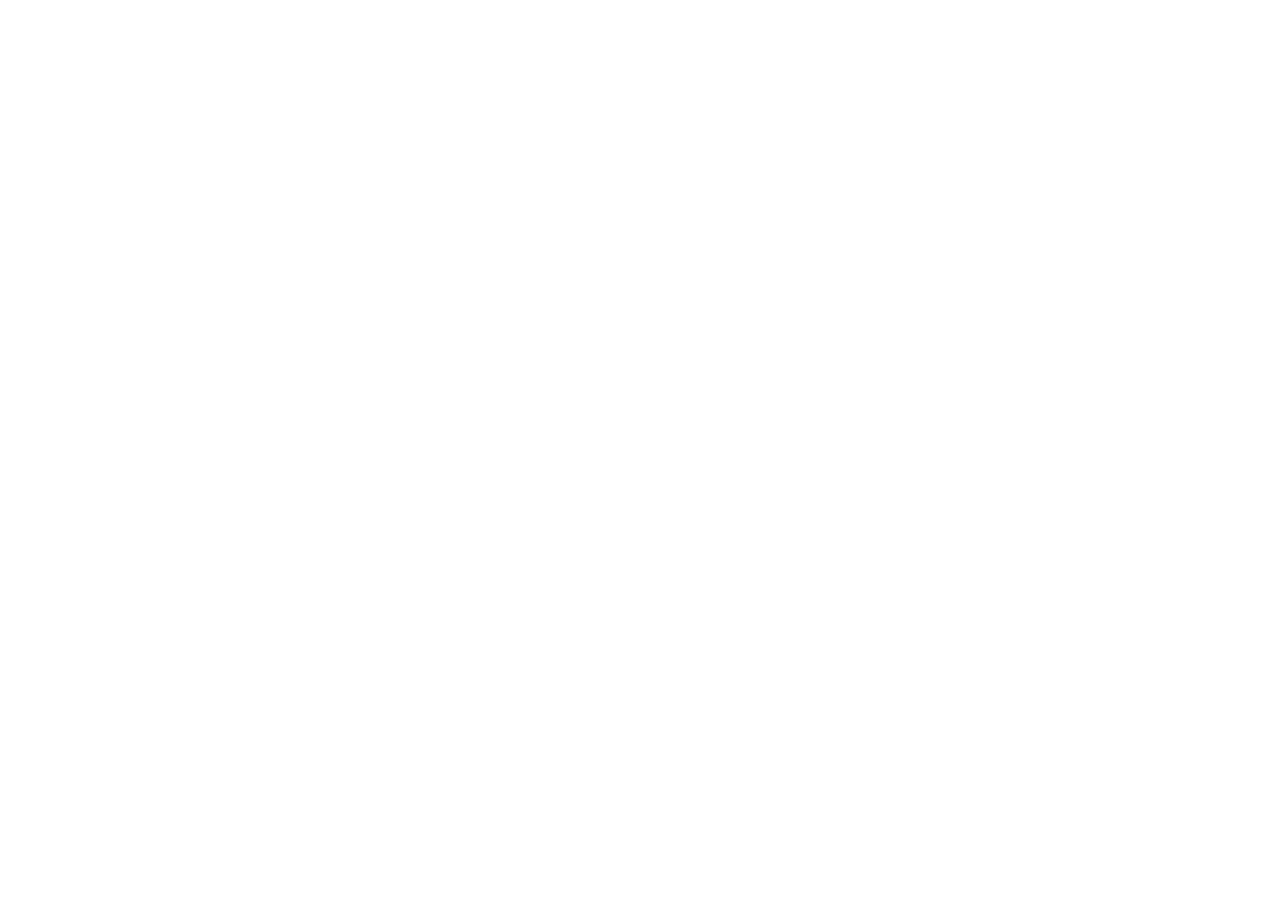
==== index.html @ c2e502ed "init project" ====
<!DOCTYPE html>
<html lang="en">
<head>
  <meta charset="UTF-8">
  <meta http-equiv="X-UA-Compatible" content="IE=edge">
  <meta name="viewport" content="width=device-width, initial-scale=1.0">
  <title>Document</title>
</head>
<body>
  
</body>
</html>
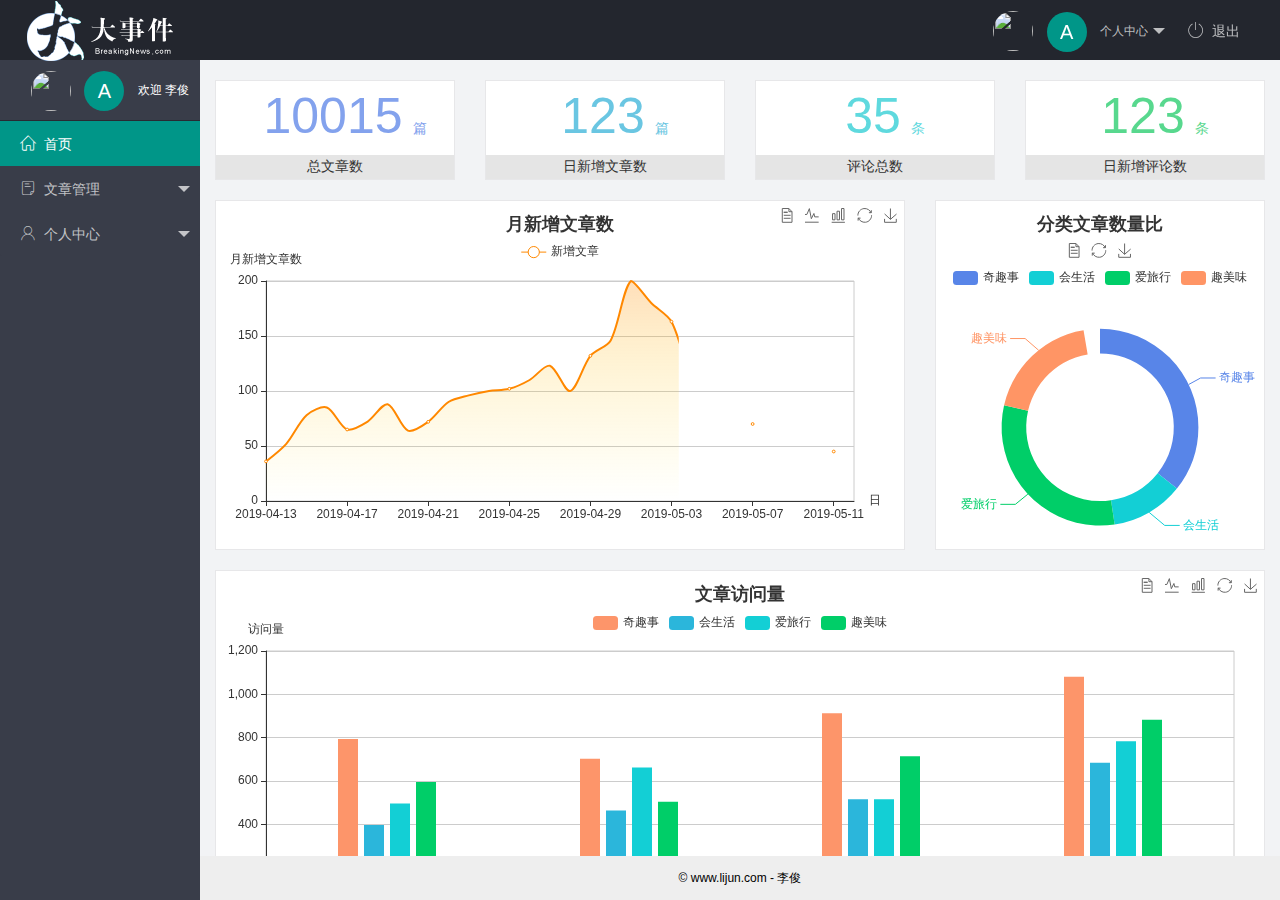
==== commit efa6922a: "'完成了主页功能的开发'" ====
--- a/index.html
+++ b/index.html
@@ -1,12 +1,117 @@
 <!DOCTYPE html>
 <html lang="en">
-<head>
-  <meta charset="UTF-8">
-  <meta http-equiv="X-UA-Compatible" content="IE=edge">
-  <meta name="viewport" content="width=device-width, initial-scale=1.0">
-  <title>Document</title>
-</head>
-<body>
-  
-</body>
-</html>+  <head>
+    <meta charset="UTF-8" />
+    <meta http-equiv="X-UA-Compatible" content="IE=edge" />
+    <meta name="viewport" content="width=device-width, initial-scale=1.0" />
+    <title>后台主页</title>
+    <link rel="stylesheet" href="./assets/lib/layui/css/layui.css" />
+    <link rel="stylesheet" href="./assets/css/index.css">
+    <link rel="stylesheet" href="./assets/fonts/iconfont.css">
+  </head>
+
+  <body class="layui-layout-body">
+    <div class="layui-layout layui-layout-admin">
+      <div class="layui-header">
+        <div class="layui-logo">
+          <img src="./assets/images/logo.png" alt="" />
+        </div>
+        <!-- 头部区域（可配合layui已有的水平导航） -->
+        <ul class="layui-nav layui-layout-right">
+          <li class="layui-nav-item">
+            <a href="javascript:;" class="userinfo">
+              <img src="http://t.cn/RCzsdCq" class="layui-nav-img" />
+              <span class="text-avatar">A</span>
+              个人中心
+            </a>
+            <dl class="layui-nav-child">
+              <dd><a href="">基本资料</a></dd>
+              <dd><a href="">更换头像</a></dd>
+              <dd><a href="">重置密码</a></dd>
+            </dl>
+          </li>
+          <li class="layui-nav-item">
+            <a href="javascript:;" id="btnLogout"><span class="iconfont icon-tuichu"></span>退出</a>
+          </li>
+        </ul>
+      </div>
+
+      <div class="layui-side layui-bg-black">
+        <div class="layui-side-scroll">
+          <div class="userinfo">
+            <img src="http://t.cn/RCzsdCq" class="layui-nav-img" />
+            <span class="text-avatar">A</span>
+            <span id="welcome">欢迎 李俊</span>
+          </div>
+          <!-- 左侧导航区域（可配合layui已有的垂直导航） -->
+          <ul class="layui-nav layui-nav-tree" lay-shrink="all">
+            <li class="layui-nav-item layui-this">
+              <a href="./home/dashboard.html" target="fm"
+                ><span class="iconfont icon-home"></span>首页</a
+              >
+            </li>
+            <li class="layui-nav-item">
+              <a class="" href="javascript:;"
+                ><span class="iconfont icon-16"></span>文章管理</a
+              >
+              <dl class="layui-nav-child">
+                <dd>
+                  <a href="javascript:;"
+                    ><i class="layui-icon layui-icon-app"></i>文章类别</a
+                  >
+                </dd>
+                <dd>
+                  <a href="javascript:;"
+                    ><i class="layui-icon layui-icon-app"></i>文章列表</a
+                  >
+                </dd>
+                <dd>
+                  <a href="javascript:;"
+                    ><i class="layui-icon layui-icon-app"></i>发布文章</a
+                  >
+                </dd>
+              </dl>
+            </li>
+            <li class="layui-nav-item">
+              <a href="javascript:;"
+                ><span class="iconfont icon-user"></span>个人中心</a
+              >
+              <dl class="layui-nav-child">
+                <dd>
+                  <a href="javascript:;"
+                    ><i class="layui-icon layui-icon-app"></i>基本资料</a
+                  >
+                </dd>
+                <dd>
+                  <a href="javascript:;"
+                    ><i class="layui-icon layui-icon-app"></i>更换头像</a
+                  >
+                </dd>
+                <dd>
+                  <a href="javascript:;"
+                    ><i class="layui-icon layui-icon-app"></i>重置密码</a
+                  >
+                </dd>
+              </dl>
+            </li>
+          </ul>
+        </div>
+      </div>
+
+      <div class="layui-body">
+        <!-- 内容主体区域 -->
+        <iframe name="fm" src="./home/dashboard.html" frameborder="0"></iframe>
+      </div>
+
+      <div class="layui-footer">
+        <!-- 底部固定区域 -->
+        © www.lijun.com - 李俊
+      </div>
+    </div>
+    <!-- 导入 layui 的JS文件 -->
+    <script src="./assets/lib/layui/layui.all.js"></script>
+    <script src="./assets/lib/jquery.js"></script>
+    <script src="./assets/js/baseAPI.js"></script>
+    <script src="./assets/js/index.js"></script>
+  </body>
+</html>
--- a/assets/lib/layui/css/layui.css
+++ b/assets/lib/layui/css/layui.css
@@ -0,0 +1,2 @@
+/** layui-v2.5.5 MIT License By https://www.layui.com */
+ .layui-inline,img{display:inline-block;vertical-align:middle}h1,h2,h3,h4,h5,h6{font-weight:400}.layui-edge,.layui-header,.layui-inline,.layui-main{position:relative}.layui-body,.layui-edge,.layui-elip{overflow:hidden}.layui-btn,.layui-edge,.layui-inline,img{vertical-align:middle}.layui-btn,.layui-disabled,.layui-icon,.layui-unselect{-moz-user-select:none;-webkit-user-select:none;-ms-user-select:none}.layui-elip,.layui-form-checkbox span,.layui-form-pane .layui-form-label{text-overflow:ellipsis;white-space:nowrap}.layui-breadcrumb,.layui-tree-btnGroup{visibility:hidden}blockquote,body,button,dd,div,dl,dt,form,h1,h2,h3,h4,h5,h6,input,li,ol,p,pre,td,textarea,th,ul{margin:0;padding:0;-webkit-tap-highlight-color:rgba(0,0,0,0)}a:active,a:hover{outline:0}img{border:none}li{list-style:none}table{border-collapse:collapse;border-spacing:0}h4,h5,h6{font-size:100%}button,input,optgroup,option,select,textarea{font-family:inherit;font-size:inherit;font-style:inherit;font-weight:inherit;outline:0}pre{white-space:pre-wrap;white-space:-moz-pre-wrap;white-space:-pre-wrap;white-space:-o-pre-wrap;word-wrap:break-word}body{line-height:24px;font:14px Helvetica Neue,Helvetica,PingFang SC,Tahoma,Arial,sans-serif}hr{height:1px;margin:10px 0;border:0;clear:both}a{color:#333;text-decoration:none}a:hover{color:#777}a cite{font-style:normal;*cursor:pointer}.layui-border-box,.layui-border-box *{box-sizing:border-box}.layui-box,.layui-box *{box-sizing:content-box}.layui-clear{clear:both;*zoom:1}.layui-clear:after{content:'\20';clear:both;*zoom:1;display:block;height:0}.layui-inline{*display:inline;*zoom:1}.layui-edge{display:inline-block;width:0;height:0;border-width:6px;border-style:dashed;border-color:transparent}.layui-edge-top{top:-4px;border-bottom-color:#999;border-bottom-style:solid}.layui-edge-right{border-left-color:#999;border-left-style:solid}.layui-edge-bottom{top:2px;border-top-color:#999;border-top-style:solid}.layui-edge-left{border-right-color:#999;border-right-style:solid}.layui-disabled,.layui-disabled:hover{color:#d2d2d2!important;cursor:not-allowed!important}.layui-circle{border-radius:100%}.layui-show{display:block!important}.layui-hide{display:none!important}@font-face{font-family:layui-icon;src:url(../font/iconfont.eot?v=250);src:url(../font/iconfont.eot?v=250#iefix) format('embedded-opentype'),url(../font/iconfont.woff2?v=250) format('woff2'),url(../font/iconfont.woff?v=250) format('woff'),url(../font/iconfont.ttf?v=250) format('truetype'),url(../font/iconfont.svg?v=250#layui-icon) format('svg')}.layui-icon{font-family:layui-icon!important;font-size:16px;font-style:normal;-webkit-font-smoothing:antialiased;-moz-osx-font-smoothing:grayscale}.layui-icon-reply-fill:before{content:"\e611"}.layui-icon-set-fill:before{content:"\e614"}.layui-icon-menu-fill:before{content:"\e60f"}.layui-icon-search:before{content:"\e615"}.layui-icon-share:before{content:"\e641"}.layui-icon-set-sm:before{content:"\e620"}.layui-icon-engine:before{content:"\e628"}.layui-icon-close:before{content:"\1006"}.layui-icon-close-fill:before{content:"\1007"}.layui-icon-chart-screen:before{content:"\e629"}.layui-icon-star:before{content:"\e600"}.layui-icon-circle-dot:before{content:"\e617"}.layui-icon-chat:before{content:"\e606"}.layui-icon-release:before{content:"\e609"}.layui-icon-list:before{content:"\e60a"}.layui-icon-chart:before{content:"\e62c"}.layui-icon-ok-circle:before{content:"\1005"}.layui-icon-layim-theme:before{content:"\e61b"}.layui-icon-table:before{content:"\e62d"}.layui-icon-right:before{content:"\e602"}.layui-icon-left:before{content:"\e603"}.layui-icon-cart-simple:before{content:"\e698"}.layui-icon-face-cry:before{content:"\e69c"}.layui-icon-face-smile:before{content:"\e6af"}.layui-icon-survey:before{content:"\e6b2"}.layui-icon-tree:before{content:"\e62e"}.layui-icon-upload-circle:before{content:"\e62f"}.layui-icon-add-circle:before{content:"\e61f"}.layui-icon-download-circle:before{content:"\e601"}.layui-icon-templeate-1:before{content:"\e630"}.layui-icon-util:before{content:"\e631"}.layui-icon-face-surprised:before{content:"\e664"}.layui-icon-edit:before{content:"\e642"}.layui-icon-speaker:before{content:"\e645"}.layui-icon-down:before{content:"\e61a"}.layui-icon-file:before{content:"\e621"}.layui-icon-layouts:before{content:"\e632"}.layui-icon-rate-half:before{content:"\e6c9"}.layui-icon-add-circle-fine:before{content:"\e608"}.layui-icon-prev-circle:before{content:"\e633"}.layui-icon-read:before{content:"\e705"}.layui-icon-404:before{content:"\e61c"}.layui-icon-carousel:before{content:"\e634"}.layui-icon-help:before{content:"\e607"}.layui-icon-code-circle:before{content:"\e635"}.layui-icon-water:before{content:"\e636"}.layui-icon-username:before{content:"\e66f"}.layui-icon-find-fill:before{content:"\e670"}.layui-icon-about:before{content:"\e60b"}.layui-icon-location:before{content:"\e715"}.layui-icon-up:before{content:"\e619"}.layui-icon-pause:before{content:"\e651"}.layui-icon-date:before{content:"\e637"}.layui-icon-layim-uploadfile:before{content:"\e61d"}.layui-icon-delete:before{content:"\e640"}.layui-icon-play:before{content:"\e652"}.layui-icon-top:before{content:"\e604"}.layui-icon-friends:before{content:"\e612"}.layui-icon-refresh-3:before{content:"\e9aa"}.layui-icon-ok:before{content:"\e605"}.layui-icon-layer:before{content:"\e638"}.layui-icon-face-smile-fine:before{content:"\e60c"}.layui-icon-dollar:before{content:"\e659"}.layui-icon-group:before{content:"\e613"}.layui-icon-layim-download:before{content:"\e61e"}.layui-icon-picture-fine:before{content:"\e60d"}.layui-icon-link:before{content:"\e64c"}.layui-icon-diamond:before{content:"\e735"}.layui-icon-log:before{content:"\e60e"}.layui-icon-rate-solid:before{content:"\e67a"}.layui-icon-fonts-del:before{content:"\e64f"}.layui-icon-unlink:before{content:"\e64d"}.layui-icon-fonts-clear:before{content:"\e639"}.layui-icon-triangle-r:before{content:"\e623"}.layui-icon-circle:before{content:"\e63f"}.layui-icon-radio:before{content:"\e643"}.layui-icon-align-center:before{content:"\e647"}.layui-icon-align-right:before{content:"\e648"}.layui-icon-align-left:before{content:"\e649"}.layui-icon-loading-1:before{content:"\e63e"}.layui-icon-return:before{content:"\e65c"}.layui-icon-fonts-strong:before{content:"\e62b"}.layui-icon-upload:before{content:"\e67c"}.layui-icon-dialogue:before{content:"\e63a"}.layui-icon-video:before{content:"\e6ed"}.layui-icon-headset:before{content:"\e6fc"}.layui-icon-cellphone-fine:before{content:"\e63b"}.layui-icon-add-1:before{content:"\e654"}.layui-icon-face-smile-b:before{content:"\e650"}.layui-icon-fonts-html:before{content:"\e64b"}.layui-icon-form:before{content:"\e63c"}.layui-icon-cart:before{content:"\e657"}.layui-icon-camera-fill:before{content:"\e65d"}.layui-icon-tabs:before{content:"\e62a"}.layui-icon-fonts-code:before{content:"\e64e"}.layui-icon-fire:before{content:"\e756"}.layui-icon-set:before{content:"\e716"}.layui-icon-fonts-u:before{content:"\e646"}.layui-icon-triangle-d:before{content:"\e625"}.layui-icon-tips:before{content:"\e702"}.layui-icon-picture:before{content:"\e64a"}.layui-icon-more-vertical:before{content:"\e671"}.layui-icon-flag:before{content:"\e66c"}.layui-icon-loading:before{content:"\e63d"}.layui-icon-fonts-i:before{content:"\e644"}.layui-icon-refresh-1:before{content:"\e666"}.layui-icon-rmb:before{content:"\e65e"}.layui-icon-home:before{content:"\e68e"}.layui-icon-user:before{content:"\e770"}.layui-icon-notice:before{content:"\e667"}.layui-icon-login-weibo:before{content:"\e675"}.layui-icon-voice:before{content:"\e688"}.layui-icon-upload-drag:before{content:"\e681"}.layui-icon-login-qq:before{content:"\e676"}.layui-icon-snowflake:before{content:"\e6b1"}.layui-icon-file-b:before{content:"\e655"}.layui-icon-template:before{content:"\e663"}.layui-icon-auz:before{content:"\e672"}.layui-icon-console:before{content:"\e665"}.layui-icon-app:before{content:"\e653"}.layui-icon-prev:before{content:"\e65a"}.layui-icon-website:before{content:"\e7ae"}.layui-icon-next:before{content:"\e65b"}.layui-icon-component:before{content:"\e857"}.layui-icon-more:before{content:"\e65f"}.layui-icon-login-wechat:before{content:"\e677"}.layui-icon-shrink-right:before{content:"\e668"}.layui-icon-spread-left:before{content:"\e66b"}.layui-icon-camera:before{content:"\e660"}.layui-icon-note:before{content:"\e66e"}.layui-icon-refresh:before{content:"\e669"}.layui-icon-female:before{content:"\e661"}.layui-icon-male:before{content:"\e662"}.layui-icon-password:before{content:"\e673"}.layui-icon-senior:before{content:"\e674"}.layui-icon-theme:before{content:"\e66a"}.layui-icon-tread:before{content:"\e6c5"}.layui-icon-praise:before{content:"\e6c6"}.layui-icon-star-fill:before{content:"\e658"}.layui-icon-rate:before{content:"\e67b"}.layui-icon-template-1:before{content:"\e656"}.layui-icon-vercode:before{content:"\e679"}.layui-icon-cellphone:before{content:"\e678"}.layui-icon-screen-full:before{content:"\e622"}.layui-icon-screen-restore:before{content:"\e758"}.layui-icon-cols:before{content:"\e610"}.layui-icon-export:before{content:"\e67d"}.layui-icon-print:before{content:"\e66d"}.layui-icon-slider:before{content:"\e714"}.layui-icon-addition:before{content:"\e624"}.layui-icon-subtraction:before{content:"\e67e"}.layui-icon-service:before{content:"\e626"}.layui-icon-transfer:before{content:"\e691"}.layui-main{width:1140px;margin:0 auto}.layui-header{z-index:1000;height:60px}.layui-header a:hover{transition:all .5s;-webkit-transition:all .5s}.layui-side{position:fixed;left:0;top:0;bottom:0;z-index:999;width:200px;overflow-x:hidden}.layui-side-scroll{position:relative;width:220px;height:100%;overflow-x:hidden}.layui-body{position:absolute;left:200px;right:0;top:0;bottom:0;z-index:998;width:auto;overflow-y:auto;box-sizing:border-box}.layui-layout-body{overflow:hidden}.layui-layout-admin .layui-header{background-color:#23262E}.layui-layout-admin .layui-side{top:60px;width:200px;overflow-x:hidden}.layui-layout-admin .layui-body{position:fixed;top:60px;bottom:44px}.layui-layout-admin .layui-main{width:auto;margin:0 15px}.layui-layout-admin .layui-footer{position:fixed;left:200px;right:0;bottom:0;height:44px;line-height:44px;padding:0 15px;background-color:#eee}.layui-layout-admin .layui-logo{position:absolute;left:0;top:0;width:200px;height:100%;line-height:60px;text-align:center;color:#009688;font-size:16px}.layui-layout-admin .layui-header .layui-nav{background:0 0}.layui-layout-left{position:absolute!important;left:200px;top:0}.layui-layout-right{position:absolute!important;right:0;top:0}.layui-container{position:relative;margin:0 auto;padding:0 15px;box-sizing:border-box}.layui-fluid{position:relative;margin:0 auto;padding:0 15px}.layui-row:after,.layui-row:before{content:'';display:block;clear:both}.layui-col-lg1,.layui-col-lg10,.layui-col-lg11,.layui-col-lg12,.layui-col-lg2,.layui-col-lg3,.layui-col-lg4,.layui-col-lg5,.layui-col-lg6,.layui-col-lg7,.layui-col-lg8,.layui-col-lg9,.layui-col-md1,.layui-col-md10,.layui-col-md11,.layui-col-md12,.layui-col-md2,.layui-col-md3,.layui-col-md4,.layui-col-md5,.layui-col-md6,.layui-col-md7,.layui-col-md8,.layui-col-md9,.layui-col-sm1,.layui-col-sm10,.layui-col-sm11,.layui-col-sm12,.layui-col-sm2,.layui-col-sm3,.layui-col-sm4,.layui-col-sm5,.layui-col-sm6,.layui-col-sm7,.layui-col-sm8,.layui-col-sm9,.layui-col-xs1,.layui-col-xs10,.layui-col-xs11,.layui-col-xs12,.layui-col-xs2,.layui-col-xs3,.layui-col-xs4,.layui-col-xs5,.layui-col-xs6,.layui-col-xs7,.layui-col-xs8,.layui-col-xs9{position:relative;display:block;box-sizing:border-box}.layui-col-xs1,.layui-col-xs10,.layui-col-xs11,.layui-col-xs12,.layui-col-xs2,.layui-col-xs3,.layui-col-xs4,.layui-col-xs5,.layui-col-xs6,.layui-col-xs7,.layui-col-xs8,.layui-col-xs9{float:left}.layui-col-xs1{width:8.33333333%}.layui-col-xs2{width:16.66666667%}.layui-col-xs3{width:25%}.layui-col-xs4{width:33.33333333%}.layui-col-xs5{width:41.66666667%}.layui-col-xs6{width:50%}.layui-col-xs7{width:58.33333333%}.layui-col-xs8{width:66.66666667%}.layui-col-xs9{width:75%}.layui-col-xs10{width:83.33333333%}.layui-col-xs11{width:91.66666667%}.layui-col-xs12{width:100%}.layui-col-xs-offset1{margin-left:8.33333333%}.layui-col-xs-offset2{margin-left:16.66666667%}.layui-col-xs-offset3{margin-left:25%}.layui-col-xs-offset4{margin-left:33.33333333%}.layui-col-xs-offset5{margin-left:41.66666667%}.layui-col-xs-offset6{margin-left:50%}.layui-col-xs-offset7{margin-left:58.33333333%}.layui-col-xs-offset8{margin-left:66.66666667%}.layui-col-xs-offset9{margin-left:75%}.layui-col-xs-offset10{margin-left:83.33333333%}.layui-col-xs-offset11{margin-left:91.66666667%}.layui-col-xs-offset12{margin-left:100%}@media screen and (max-width:768px){.layui-hide-xs{display:none!important}.layui-show-xs-block{display:block!important}.layui-show-xs-inline{display:inline!important}.layui-show-xs-inline-block{display:inline-block!important}}@media screen and (min-width:768px){.layui-container{width:750px}.layui-hide-sm{display:none!important}.layui-show-sm-block{display:block!important}.layui-show-sm-inline{display:inline!important}.layui-show-sm-inline-block{display:inline-block!important}.layui-col-sm1,.layui-col-sm10,.layui-col-sm11,.layui-col-sm12,.layui-col-sm2,.layui-col-sm3,.layui-col-sm4,.layui-col-sm5,.layui-col-sm6,.layui-col-sm7,.layui-col-sm8,.layui-col-sm9{float:left}.layui-col-sm1{width:8.33333333%}.layui-col-sm2{width:16.66666667%}.layui-col-sm3{width:25%}.layui-col-sm4{width:33.33333333%}.layui-col-sm5{width:41.66666667%}.layui-col-sm6{width:50%}.layui-col-sm7{width:58.33333333%}.layui-col-sm8{width:66.66666667%}.layui-col-sm9{width:75%}.layui-col-sm10{width:83.33333333%}.layui-col-sm11{width:91.66666667%}.layui-col-sm12{width:100%}.layui-col-sm-offset1{margin-left:8.33333333%}.layui-col-sm-offset2{margin-left:16.66666667%}.layui-col-sm-offset3{margin-left:25%}.layui-col-sm-offset4{margin-left:33.33333333%}.layui-col-sm-offset5{margin-left:41.66666667%}.layui-col-sm-offset6{margin-left:50%}.layui-col-sm-offset7{margin-left:58.33333333%}.layui-col-sm-offset8{margin-left:66.66666667%}.layui-col-sm-offset9{margin-left:75%}.layui-col-sm-offset10{margin-left:83.33333333%}.layui-col-sm-offset11{margin-left:91.66666667%}.layui-col-sm-offset12{margin-left:100%}}@media screen and (min-width:992px){.layui-container{width:970px}.layui-hide-md{display:none!important}.layui-show-md-block{display:block!important}.layui-show-md-inline{display:inline!important}.layui-show-md-inline-block{display:inline-block!important}.layui-col-md1,.layui-col-md10,.layui-col-md11,.layui-col-md12,.layui-col-md2,.layui-col-md3,.layui-col-md4,.layui-col-md5,.layui-col-md6,.layui-col-md7,.layui-col-md8,.layui-col-md9{float:left}.layui-col-md1{width:8.33333333%}.layui-col-md2{width:16.66666667%}.layui-col-md3{width:25%}.layui-col-md4{width:33.33333333%}.layui-col-md5{width:41.66666667%}.layui-col-md6{width:50%}.layui-col-md7{width:58.33333333%}.layui-col-md8{width:66.66666667%}.layui-col-md9{width:75%}.layui-col-md10{width:83.33333333%}.layui-col-md11{width:91.66666667%}.layui-col-md12{width:100%}.layui-col-md-offset1{margin-left:8.33333333%}.layui-col-md-offset2{margin-left:16.66666667%}.layui-col-md-offset3{margin-left:25%}.layui-col-md-offset4{margin-left:33.33333333%}.layui-col-md-offset5{margin-left:41.66666667%}.layui-col-md-offset6{margin-left:50%}.layui-col-md-offset7{margin-left:58.33333333%}.layui-col-md-offset8{margin-left:66.66666667%}.layui-col-md-offset9{margin-left:75%}.layui-col-md-offset10{margin-left:83.33333333%}.layui-col-md-offset11{margin-left:91.66666667%}.layui-col-md-offset12{margin-left:100%}}@media screen and (min-width:1200px){.layui-container{width:1170px}.layui-hide-lg{display:none!important}.layui-show-lg-block{display:block!important}.layui-show-lg-inline{display:inline!important}.layui-show-lg-inline-block{display:inline-block!important}.layui-col-lg1,.layui-col-lg10,.layui-col-lg11,.layui-col-lg12,.layui-col-lg2,.layui-col-lg3,.layui-col-lg4,.layui-col-lg5,.layui-col-lg6,.layui-col-lg7,.layui-col-lg8,.layui-col-lg9{float:left}.layui-col-lg1{width:8.33333333%}.layui-col-lg2{width:16.66666667%}.layui-col-lg3{width:25%}.layui-col-lg4{width:33.33333333%}.layui-col-lg5{width:41.66666667%}.layui-col-lg6{width:50%}.layui-col-lg7{width:58.33333333%}.layui-col-lg8{width:66.66666667%}.layui-col-lg9{width:75%}.layui-col-lg10{width:83.33333333%}.layui-col-lg11{width:91.66666667%}.layui-col-lg12{width:100%}.layui-col-lg-offset1{margin-left:8.33333333%}.layui-col-lg-offset2{margin-left:16.66666667%}.layui-col-lg-offset3{margin-left:25%}.layui-col-lg-offset4{margin-left:33.33333333%}.layui-col-lg-offset5{margin-left:41.66666667%}.layui-col-lg-offset6{margin-left:50%}.layui-col-lg-offset7{margin-left:58.33333333%}.layui-col-lg-offset8{margin-left:66.66666667%}.layui-col-lg-offset9{margin-left:75%}.layui-col-lg-offset10{margin-left:83.33333333%}.layui-col-lg-offset11{margin-left:91.66666667%}.layui-col-lg-offset12{margin-left:100%}}.layui-col-space1{margin:-.5px}.layui-col-space1>*{padding:.5px}.layui-col-space3{margin:-1.5px}.layui-col-space3>*{padding:1.5px}.layui-col-space5{margin:-2.5px}.layui-col-space5>*{padding:2.5px}.layui-col-space8{margin:-3.5px}.layui-col-space8>*{padding:3.5px}.layui-col-space10{margin:-5px}.layui-col-space10>*{padding:5px}.layui-col-space12{margin:-6px}.layui-col-space12>*{padding:6px}.layui-col-space15{margin:-7.5px}.layui-col-space15>*{padding:7.5px}.layui-col-space18{margin:-9px}.layui-col-space18>*{padding:9px}.layui-col-space20{margin:-10px}.layui-col-space20>*{padding:10px}.layui-col-space22{margin:-11px}.layui-col-space22>*{padding:11px}.layui-col-space25{margin:-12.5px}.layui-col-space25>*{padding:12.5px}.layui-col-space30{margin:-15px}.layui-col-space30>*{padding:15px}.layui-btn,.layui-input,.layui-select,.layui-textarea,.layui-upload-button{outline:0;-webkit-appearance:none;transition:all .3s;-webkit-transition:all .3s;box-sizing:border-box}.layui-elem-quote{margin-bottom:10px;padding:15px;line-height:22px;border-left:5px solid #009688;border-radius:0 2px 2px 0;background-color:#f2f2f2}.layui-quote-nm{border-style:solid;border-width:1px 1px 1px 5px;background:0 0}.layui-elem-field{margin-bottom:10px;padding:0;border-width:1px;border-style:solid}.layui-elem-field legend{margin-left:20px;padding:0 10px;font-size:20px;font-weight:300}.layui-field-title{margin:10px 0 20px;border-width:1px 0 0}.layui-field-box{padding:10px 15px}.layui-field-title .layui-field-box{padding:10px 0}.layui-progress{position:relative;height:6px;border-radius:20px;background-color:#e2e2e2}.layui-progress-bar{position:absolute;left:0;top:0;width:0;max-width:100%;height:6px;border-radius:20px;text-align:right;background-color:#5FB878;transition:all .3s;-webkit-transition:all .3s}.layui-progress-big,.layui-progress-big .layui-progress-bar{height:18px;line-height:18px}.layui-progress-text{position:relative;top:-20px;line-height:18px;font-size:12px;color:#666}.layui-progress-big .layui-progress-text{position:static;padding:0 10px;color:#fff}.layui-collapse{border-width:1px;border-style:solid;border-radius:2px}.layui-colla-content,.layui-colla-item{border-top-width:1px;border-top-style:solid}.layui-colla-item:first-child{border-top:none}.layui-colla-title{position:relative;height:42px;line-height:42px;padding:0 15px 0 35px;color:#333;background-color:#f2f2f2;cursor:pointer;font-size:14px;overflow:hidden}.layui-colla-content{display:none;padding:10px 15px;line-height:22px;color:#666}.layui-colla-icon{position:absolute;left:15px;top:0;font-size:14px}.layui-card{margin-bottom:15px;border-radius:2px;background-color:#fff;box-shadow:0 1px 2px 0 rgba(0,0,0,.05)}.layui-card:last-child{margin-bottom:0}.layui-card-header{position:relative;height:42px;line-height:42px;padding:0 15px;border-bottom:1px solid #f6f6f6;color:#333;border-radius:2px 2px 0 0;font-size:14px}.layui-bg-black,.layui-bg-blue,.layui-bg-cyan,.layui-bg-green,.layui-bg-orange,.layui-bg-red{color:#fff!important}.layui-card-body{position:relative;padding:10px 15px;line-height:24px}.layui-card-body[pad15]{padding:15px}.layui-card-body[pad20]{padding:20px}.layui-card-body .layui-table{margin:5px 0}.layui-card .layui-tab{margin:0}.layui-panel-window{position:relative;padding:15px;border-radius:0;border-top:5px solid #E6E6E6;background-color:#fff}.layui-auxiliar-moving{position:fixed;left:0;right:0;top:0;bottom:0;width:100%;height:100%;background:0 0;z-index:9999999999}.layui-form-label,.layui-form-mid,.layui-form-select,.layui-input-block,.layui-input-inline,.layui-textarea{position:relative}.layui-bg-red{background-color:#FF5722!important}.layui-bg-orange{background-color:#FFB800!important}.layui-bg-green{background-color:#009688!important}.layui-bg-cyan{background-color:#2F4056!important}.layui-bg-blue{background-color:#1E9FFF!important}.layui-bg-black{background-color:#393D49!important}.layui-bg-gray{background-color:#eee!important;color:#666!important}.layui-badge-rim,.layui-colla-content,.layui-colla-item,.layui-collapse,.layui-elem-field,.layui-form-pane .layui-form-item[pane],.layui-form-pane .layui-form-label,.layui-input,.layui-layedit,.layui-layedit-tool,.layui-quote-nm,.layui-select,.layui-tab-bar,.layui-tab-card,.layui-tab-title,.layui-tab-title .layui-this:after,.layui-textarea{border-color:#e6e6e6}.layui-timeline-item:before,hr{background-color:#e6e6e6}.layui-text{line-height:22px;font-size:14px;color:#666}.layui-text h1,.layui-text h2,.layui-text h3{font-weight:500;color:#333}.layui-text h1{font-size:30px}.layui-text h2{font-size:24px}.layui-text h3{font-size:18px}.layui-text a:not(.layui-btn){color:#01AAED}.layui-text a:not(.layui-btn):hover{text-decoration:underline}.layui-text ul{padding:5px 0 5px 15px}.layui-text ul li{margin-top:5px;list-style-type:disc}.layui-text em,.layui-word-aux{color:#999!important;padding:0 5px!important}.layui-btn{display:inline-block;height:38px;line-height:38px;padding:0 18px;background-color:#009688;color:#fff;white-space:nowrap;text-align:center;font-size:14px;border:none;border-radius:2px;cursor:pointer}.layui-btn:hover{opacity:.8;filter:alpha(opacity=80);color:#fff}.layui-btn:active{opacity:1;filter:alpha(opacity=100)}.layui-btn+.layui-btn{margin-left:10px}.layui-btn-container{font-size:0}.layui-btn-container .layui-btn{margin-right:10px;margin-bottom:10px}.layui-btn-container .layui-btn+.layui-btn{margin-left:0}.layui-table .layui-btn-container .layui-btn{margin-bottom:9px}.layui-btn-radius{border-radius:100px}.layui-btn .layui-icon{margin-right:3px;font-size:18px;vertical-align:bottom;vertical-align:middle\9}.layui-btn-primary{border:1px solid #C9C9C9;background-color:#fff;color:#555}.layui-btn-primary:hover{border-color:#009688;color:#333}.layui-btn-normal{background-color:#1E9FFF}.layui-btn-warm{background-color:#FFB800}.layui-btn-danger{background-color:#FF5722}.layui-btn-checked{background-color:#5FB878}.layui-btn-disabled,.layui-btn-disabled:active,.layui-btn-disabled:hover{border:1px solid #e6e6e6;background-color:#FBFBFB;color:#C9C9C9;cursor:not-allowed;opacity:1}.layui-btn-lg{height:44px;line-height:44px;padding:0 25px;font-size:16px}.layui-btn-sm{height:30px;line-height:30px;padding:0 10px;font-size:12px}.layui-btn-sm i{font-size:16px!important}.layui-btn-xs{height:22px;line-height:22px;padding:0 5px;font-size:12px}.layui-btn-xs i{font-size:14px!important}.layui-btn-group{display:inline-block;vertical-align:middle;font-size:0}.layui-btn-group .layui-btn{margin-left:0!important;margin-right:0!important;border-left:1px solid rgba(255,255,255,.5);border-radius:0}.layui-btn-group .layui-btn-primary{border-left:none}.layui-btn-group .layui-btn-primary:hover{border-color:#C9C9C9;color:#009688}.layui-btn-group .layui-btn:first-child{border-left:none;border-radius:2px 0 0 2px}.layui-btn-group .layui-btn-primary:first-child{border-left:1px solid #c9c9c9}.layui-btn-group .layui-btn:last-child{border-radius:0 2px 2px 0}.layui-btn-group .layui-btn+.layui-btn{margin-left:0}.layui-btn-group+.layui-btn-group{margin-left:10px}.layui-btn-fluid{width:100%}.layui-input,.layui-select,.layui-textarea{height:38px;line-height:1.3;line-height:38px\9;border-width:1px;border-style:solid;background-color:#fff;border-radius:2px}.layui-input::-webkit-input-placeholder,.layui-select::-webkit-input-placeholder,.layui-textarea::-webkit-input-placeholder{line-height:1.3}.layui-input,.layui-textarea{display:block;width:100%;padding-left:10px}.layui-input:hover,.layui-textarea:hover{border-color:#D2D2D2!important}.layui-input:focus,.layui-textarea:focus{border-color:#C9C9C9!important}.layui-textarea{min-height:100px;height:auto;line-height:20px;padding:6px 10px;resize:vertical}.layui-select{padding:0 10px}.layui-form input[type=checkbox],.layui-form input[type=radio],.layui-form select{display:none}.layui-form [lay-ignore]{display:initial}.layui-form-item{margin-bottom:15px;clear:both;*zoom:1}.layui-form-item:after{content:'\20';clear:both;*zoom:1;display:block;height:0}.layui-form-label{float:left;display:block;padding:9px 15px;width:80px;font-weight:400;line-height:20px;text-align:right}.layui-form-label-col{display:block;float:none;padding:9px 0;line-height:20px;text-align:left}.layui-form-item .layui-inline{margin-bottom:5px;margin-right:10px}.layui-input-block{margin-left:110px;min-height:36px}.layui-input-inline{display:inline-block;vertical-align:middle}.layui-form-item .layui-input-inline{float:left;width:190px;margin-right:10px}.layui-form-text .layui-input-inline{width:auto}.layui-form-mid{float:left;display:block;padding:9px 0!important;line-height:20px;margin-right:10px}.layui-form-danger+.layui-form-select .layui-input,.layui-form-danger:focus{border-color:#FF5722!important}.layui-form-select .layui-input{padding-right:30px;cursor:pointer}.layui-form-select .layui-edge{position:absolute;right:10px;top:50%;margin-top:-3px;cursor:pointer;border-width:6px;border-top-color:#c2c2c2;border-top-style:solid;transition:all .3s;-webkit-transition:all .3s}.layui-form-select dl{display:none;position:absolute;left:0;top:42px;padding:5px 0;z-index:899;min-width:100%;border:1px solid #d2d2d2;max-height:300px;overflow-y:auto;background-color:#fff;border-radius:2px;box-shadow:0 2px 4px rgba(0,0,0,.12);box-sizing:border-box}.layui-form-select dl dd,.layui-form-select dl dt{padding:0 10px;line-height:36px;white-space:nowrap;overflow:hidden;text-overflow:ellipsis}.layui-form-select dl dt{font-size:12px;color:#999}.layui-form-select dl dd{cursor:pointer}.layui-form-select dl dd:hover{background-color:#f2f2f2;-webkit-transition:.5s all;transition:.5s all}.layui-form-select .layui-select-group dd{padding-left:20px}.layui-form-select dl dd.layui-select-tips{padding-left:10px!important;color:#999}.layui-form-select dl dd.layui-this{background-color:#5FB878;color:#fff}.layui-form-checkbox,.layui-form-select dl dd.layui-disabled{background-color:#fff}.layui-form-selected dl{display:block}.layui-form-checkbox,.layui-form-checkbox *,.layui-form-switch{display:inline-block;vertical-align:middle}.layui-form-selected .layui-edge{margin-top:-9px;-webkit-transform:rotate(180deg);transform:rotate(180deg);margin-top:-3px\9}:root .layui-form-selected .layui-edge{margin-top:-9px\0/IE9}.layui-form-selectup dl{top:auto;bottom:42px}.layui-select-none{margin:5px 0;text-align:center;color:#999}.layui-select-disabled .layui-disabled{border-color:#eee!important}.layui-select-disabled .layui-edge{border-top-color:#d2d2d2}.layui-form-checkbox{position:relative;height:30px;line-height:30px;margin-right:10px;padding-right:30px;cursor:pointer;font-size:0;-webkit-transition:.1s linear;transition:.1s linear;box-sizing:border-box}.layui-form-checkbox span{padding:0 10px;height:100%;font-size:14px;border-radius:2px 0 0 2px;background-color:#d2d2d2;color:#fff;overflow:hidden}.layui-form-checkbox:hover span{background-color:#c2c2c2}.layui-form-checkbox i{position:absolute;right:0;top:0;width:30px;height:28px;border:1px solid #d2d2d2;border-left:none;border-radius:0 2px 2px 0;color:#fff;font-size:20px;text-align:center}.layui-form-checkbox:hover i{border-color:#c2c2c2;color:#c2c2c2}.layui-form-checked,.layui-form-checked:hover{border-color:#5FB878}.layui-form-checked span,.layui-form-checked:hover span{background-color:#5FB878}.layui-form-checked i,.layui-form-checked:hover i{color:#5FB878}.layui-form-item .layui-form-checkbox{margin-top:4px}.layui-form-checkbox[lay-skin=primary]{height:auto!important;line-height:normal!important;min-width:18px;min-height:18px;border:none!important;margin-right:0;padding-left:28px;padding-right:0;background:0 0}.layui-form-checkbox[lay-skin=primary] span{padding-left:0;padding-right:15px;line-height:18px;background:0 0;color:#666}.layui-form-checkbox[lay-skin=primary] i{right:auto;left:0;width:16px;height:16px;line-height:16px;border:1px solid #d2d2d2;font-size:12px;border-radius:2px;background-color:#fff;-webkit-transition:.1s linear;transition:.1s linear}.layui-form-checkbox[lay-skin=primary]:hover i{border-color:#5FB878;color:#fff}.layui-form-checked[lay-skin=primary] i{border-color:#5FB878!important;background-color:#5FB878;color:#fff}.layui-checkbox-disbaled[lay-skin=primary] span{background:0 0!important;color:#c2c2c2}.layui-checkbox-disbaled[lay-skin=primary]:hover i{border-color:#d2d2d2}.layui-form-item .layui-form-checkbox[lay-skin=primary]{margin-top:10px}.layui-form-switch{position:relative;height:22px;line-height:22px;min-width:35px;padding:0 5px;margin-top:8px;border:1px solid #d2d2d2;border-radius:20px;cursor:pointer;background-color:#fff;-webkit-transition:.1s linear;transition:.1s linear}.layui-form-switch i{position:absolute;left:5px;top:3px;width:16px;height:16px;border-radius:20px;background-color:#d2d2d2;-webkit-transition:.1s linear;transition:.1s linear}.layui-form-switch em{position:relative;top:0;width:25px;margin-left:21px;padding:0!important;text-align:center!important;color:#999!important;font-style:normal!important;font-size:12px}.layui-form-onswitch{border-color:#5FB878;background-color:#5FB878}.layui-checkbox-disbaled,.layui-checkbox-disbaled i{border-color:#e2e2e2!important}.layui-form-onswitch i{left:100%;margin-left:-21px;background-color:#fff}.layui-form-onswitch em{margin-left:5px;margin-right:21px;color:#fff!important}.layui-checkbox-disbaled span{background-color:#e2e2e2!important}.layui-checkbox-disbaled:hover i{color:#fff!important}[lay-radio]{display:none}.layui-form-radio,.layui-form-radio *{display:inline-block;vertical-align:middle}.layui-form-radio{line-height:28px;margin:6px 10px 0 0;padding-right:10px;cursor:pointer;font-size:0}.layui-form-radio *{font-size:14px}.layui-form-radio>i{margin-right:8px;font-size:22px;color:#c2c2c2}.layui-form-radio>i:hover,.layui-form-radioed>i{color:#5FB878}.layui-radio-disbaled>i{color:#e2e2e2!important}.layui-form-pane .layui-form-label{width:110px;padding:8px 15px;height:38px;line-height:20px;border-width:1px;border-style:solid;border-radius:2px 0 0 2px;text-align:center;background-color:#FBFBFB;overflow:hidden;box-sizing:border-box}.layui-form-pane .layui-input-inline{margin-left:-1px}.layui-form-pane .layui-input-block{margin-left:110px;left:-1px}.layui-form-pane .layui-input{border-radius:0 2px 2px 0}.layui-form-pane .layui-form-text .layui-form-label{float:none;width:100%;border-radius:2px;box-sizing:border-box;text-align:left}.layui-form-pane .layui-form-text .layui-input-inline{display:block;margin:0;top:-1px;clear:both}.layui-form-pane .layui-form-text .layui-input-block{margin:0;left:0;top:-1px}.layui-form-pane .layui-form-text .layui-textarea{min-height:100px;border-radius:0 0 2px 2px}.layui-form-pane .layui-form-checkbox{margin:4px 0 4px 10px}.layui-form-pane .layui-form-radio,.layui-form-pane .layui-form-switch{margin-top:6px;margin-left:10px}.layui-form-pane .layui-form-item[pane]{position:relative;border-width:1px;border-style:solid}.layui-form-pane .layui-form-item[pane] .layui-form-label{position:absolute;left:0;top:0;height:100%;border-width:0 1px 0 0}.layui-form-pane .layui-form-item[pane] .layui-input-inline{margin-left:110px}@media screen and (max-width:450px){.layui-form-item .layui-form-label{text-overflow:ellipsis;overflow:hidden;white-space:nowrap}.layui-form-item .layui-inline{display:block;margin-right:0;margin-bottom:20px;clear:both}.layui-form-item .layui-inline:after{content:'\20';clear:both;display:block;height:0}.layui-form-item .layui-input-inline{display:block;float:none;left:-3px;width:auto;margin:0 0 10px 112px}.layui-form-item .layui-input-inline+.layui-form-mid{margin-left:110px;top:-5px;padding:0}.layui-form-item .layui-form-checkbox{margin-right:5px;margin-bottom:5px}}.layui-layedit{border-width:1px;border-style:solid;border-radius:2px}.layui-layedit-tool{padding:3px 5px;border-bottom-width:1px;border-bottom-style:solid;font-size:0}.layedit-tool-fixed{position:fixed;top:0;border-top:1px solid #e2e2e2}.layui-layedit-tool .layedit-tool-mid,.layui-layedit-tool .layui-icon{display:inline-block;vertical-align:middle;text-align:center;font-size:14px}.layui-layedit-tool .layui-icon{position:relative;width:32px;height:30px;line-height:30px;margin:3px 5px;color:#777;cursor:pointer;border-radius:2px}.layui-layedit-tool .layui-icon:hover{color:#393D49}.layui-layedit-tool .layui-icon:active{color:#000}.layui-layedit-tool .layedit-tool-active{background-color:#e2e2e2;color:#000}.layui-layedit-tool .layui-disabled,.layui-layedit-tool .layui-disabled:hover{color:#d2d2d2;cursor:not-allowed}.layui-layedit-tool .layedit-tool-mid{width:1px;height:18px;margin:0 10px;background-color:#d2d2d2}.layedit-tool-html{width:50px!important;font-size:30px!important}.layedit-tool-b,.layedit-tool-code,.layedit-tool-help{font-size:16px!important}.layedit-tool-d,.layedit-tool-face,.layedit-tool-image,.layedit-tool-unlink{font-size:18px!important}.layedit-tool-image input{position:absolute;font-size:0;left:0;top:0;width:100%;height:100%;opacity:.01;filter:Alpha(opacity=1);cursor:pointer}.layui-layedit-iframe iframe{display:block;width:100%}#LAY_layedit_code{overflow:hidden}.layui-laypage{display:inline-block;*display:inline;*zoom:1;vertical-align:middle;margin:10px 0;font-size:0}.layui-laypage>a:first-child,.layui-laypage>a:first-child em{border-radius:2px 0 0 2px}.layui-laypage>a:last-child,.layui-laypage>a:last-child em{border-radius:0 2px 2px 0}.layui-laypage>:first-child{margin-left:0!important}.layui-laypage>:last-child{margin-right:0!important}.layui-laypage a,.layui-laypage button,.layui-laypage input,.layui-laypage select,.layui-laypage span{border:1px solid #e2e2e2}.layui-laypage a,.layui-laypage span{display:inline-block;*display:inline;*zoom:1;vertical-align:middle;padding:0 15px;height:28px;line-height:28px;margin:0 -1px 5px 0;background-color:#fff;color:#333;font-size:12px}.layui-flow-more a *,.layui-laypage input,.layui-table-view select[lay-ignore]{display:inline-block}.layui-laypage a:hover{color:#009688}.layui-laypage em{font-style:normal}.layui-laypage .layui-laypage-spr{color:#999;font-weight:700}.layui-laypage a{text-decoration:none}.layui-laypage .layui-laypage-curr{position:relative}.layui-laypage .layui-laypage-curr em{position:relative;color:#fff}.layui-laypage .layui-laypage-curr .layui-laypage-em{position:absolute;left:-1px;top:-1px;padding:1px;width:100%;height:100%;background-color:#009688}.layui-laypage-em{border-radius:2px}.layui-laypage-next em,.layui-laypage-prev em{font-family:Sim sun;font-size:16px}.layui-laypage .layui-laypage-count,.layui-laypage .layui-laypage-limits,.layui-laypage .layui-laypage-refresh,.layui-laypage .layui-laypage-skip{margin-left:10px;margin-right:10px;padding:0;border:none}.layui-laypage .layui-laypage-limits,.layui-laypage .layui-laypage-refresh{vertical-align:top}.layui-laypage .layui-laypage-refresh i{font-size:18px;cursor:pointer}.layui-laypage select{height:22px;padding:3px;border-radius:2px;cursor:pointer}.layui-laypage .layui-laypage-skip{height:30px;line-height:30px;color:#999}.layui-laypage button,.layui-laypage input{height:30px;line-height:30px;border-radius:2px;vertical-align:top;background-color:#fff;box-sizing:border-box}.layui-laypage input{width:40px;margin:0 10px;padding:0 3px;text-align:center}.layui-laypage input:focus,.layui-laypage select:focus{border-color:#009688!important}.layui-laypage button{margin-left:10px;padding:0 10px;cursor:pointer}.layui-table,.layui-table-view{margin:10px 0}.layui-flow-more{margin:10px 0;text-align:center;color:#999;font-size:14px}.layui-flow-more a{height:32px;line-height:32px}.layui-flow-more a *{vertical-align:top}.layui-flow-more a cite{padding:0 20px;border-radius:3px;background-color:#eee;color:#333;font-style:normal}.layui-flow-more a cite:hover{opacity:.8}.layui-flow-more a i{font-size:30px;color:#737383}.layui-table{width:100%;background-color:#fff;color:#666}.layui-table tr{transition:all .3s;-webkit-transition:all .3s}.layui-table th{text-align:left;font-weight:400}.layui-table tbody tr:hover,.layui-table thead tr,.layui-table-click,.layui-table-header,.layui-table-hover,.layui-table-mend,.layui-table-patch,.layui-table-tool,.layui-table-total,.layui-table-total tr,.layui-table[lay-even] tr:nth-child(even){background-color:#f2f2f2}.layui-table td,.layui-table th,.layui-table-col-set,.layui-table-fixed-r,.layui-table-grid-down,.layui-table-header,.layui-table-page,.layui-table-tips-main,.layui-table-tool,.layui-table-total,.layui-table-view,.layui-table[lay-skin=line],.layui-table[lay-skin=row]{border-width:1px;border-style:solid;border-color:#e6e6e6}.layui-table td,.layui-table th{position:relative;padding:9px 15px;min-height:20px;line-height:20px;font-size:14px}.layui-table[lay-skin=line] td,.layui-table[lay-skin=line] th{border-width:0 0 1px}.layui-table[lay-skin=row] td,.layui-table[lay-skin=row] th{border-width:0 1px 0 0}.layui-table[lay-skin=nob] td,.layui-table[lay-skin=nob] th{border:none}.layui-table img{max-width:100px}.layui-table[lay-size=lg] td,.layui-table[lay-size=lg] th{padding:15px 30px}.layui-table-view .layui-table[lay-size=lg] .layui-table-cell{height:40px;line-height:40px}.layui-table[lay-size=sm] td,.layui-table[lay-size=sm] th{font-size:12px;padding:5px 10px}.layui-table-view .layui-table[lay-size=sm] .layui-table-cell{height:20px;line-height:20px}.layui-table[lay-data]{display:none}.layui-table-box{position:relative;overflow:hidden}.layui-table-view .layui-table{position:relative;width:auto;margin:0}.layui-table-view .layui-table[lay-skin=line]{border-width:0 1px 0 0}.layui-table-view .layui-table[lay-skin=row]{border-width:0 0 1px}.layui-table-view .layui-table td,.layui-table-view .layui-table th{padding:5px 0;border-top:none;border-left:none}.layui-table-view .layui-table th.layui-unselect .layui-table-cell span{cursor:pointer}.layui-table-view .layui-table td{cursor:default}.layui-table-view .layui-table td[data-edit=text]{cursor:text}.layui-table-view .layui-form-checkbox[lay-skin=primary] i{width:18px;height:18px}.layui-table-view .layui-form-radio{line-height:0;padding:0}.layui-table-view .layui-form-radio>i{margin:0;font-size:20px}.layui-table-init{position:absolute;left:0;top:0;width:100%;height:100%;text-align:center;z-index:110}.layui-table-init .layui-icon{position:absolute;left:50%;top:50%;margin:-15px 0 0 -15px;font-size:30px;color:#c2c2c2}.layui-table-header{border-width:0 0 1px;overflow:hidden}.layui-table-header .layui-table{margin-bottom:-1px}.layui-table-tool .layui-inline[lay-event]{position:relative;width:26px;height:26px;padding:5px;line-height:16px;margin-right:10px;text-align:center;color:#333;border:1px solid #ccc;cursor:pointer;-webkit-transition:.5s all;transition:.5s all}.layui-table-tool .layui-inline[lay-event]:hover{border:1px solid #999}.layui-table-tool-temp{padding-right:120px}.layui-table-tool-self{position:absolute;right:17px;top:10px}.layui-table-tool .layui-table-tool-self .layui-inline[lay-event]{margin:0 0 0 10px}.layui-table-tool-panel{position:absolute;top:29px;left:-1px;padding:5px 0;min-width:150px;min-height:40px;border:1px solid #d2d2d2;text-align:left;overflow-y:auto;background-color:#fff;box-shadow:0 2px 4px rgba(0,0,0,.12)}.layui-table-cell,.layui-table-tool-panel li{overflow:hidden;text-overflow:ellipsis;white-space:nowrap}.layui-table-tool-panel li{padding:0 10px;line-height:30px;-webkit-transition:.5s all;transition:.5s all}.layui-table-tool-panel li .layui-form-checkbox[lay-skin=primary]{width:100%;padding-left:28px}.layui-table-tool-panel li:hover{background-color:#f2f2f2}.layui-table-tool-panel li .layui-form-checkbox[lay-skin=primary] i{position:absolute;left:0;top:0}.layui-table-tool-panel li .layui-form-checkbox[lay-skin=primary] span{padding:0}.layui-table-tool .layui-table-tool-self .layui-table-tool-panel{left:auto;right:-1px}.layui-table-col-set{position:absolute;right:0;top:0;width:20px;height:100%;border-width:0 0 0 1px;background-color:#fff}.layui-table-sort{width:10px;height:20px;margin-left:5px;cursor:pointer!important}.layui-table-sort .layui-edge{position:absolute;left:5px;border-width:5px}.layui-table-sort .layui-table-sort-asc{top:3px;border-top:none;border-bottom-style:solid;border-bottom-color:#b2b2b2}.layui-table-sort .layui-table-sort-asc:hover{border-bottom-color:#666}.layui-table-sort .layui-table-sort-desc{bottom:5px;border-bottom:none;border-top-style:solid;border-top-color:#b2b2b2}.layui-table-sort .layui-table-sort-desc:hover{border-top-color:#666}.layui-table-sort[lay-sort=asc] .layui-table-sort-asc{border-bottom-color:#000}.layui-table-sort[lay-sort=desc] .layui-table-sort-desc{border-top-color:#000}.layui-table-cell{height:28px;line-height:28px;padding:0 15px;position:relative;box-sizing:border-box}.layui-table-cell .layui-form-checkbox[lay-skin=primary]{top:-1px;padding:0}.layui-table-cell .layui-table-link{color:#01AAED}.laytable-cell-checkbox,.laytable-cell-numbers,.laytable-cell-radio,.laytable-cell-space{padding:0;text-align:center}.layui-table-body{position:relative;overflow:auto;margin-right:-1px;margin-bottom:-1px}.layui-table-body .layui-none{line-height:26px;padding:15px;text-align:center;color:#999}.layui-table-fixed{position:absolute;left:0;top:0;z-index:101}.layui-table-fixed .layui-table-body{overflow:hidden}.layui-table-fixed-l{box-shadow:0 -1px 8px rgba(0,0,0,.08)}.layui-table-fixed-r{left:auto;right:-1px;border-width:0 0 0 1px;box-shadow:-1px 0 8px rgba(0,0,0,.08)}.layui-table-fixed-r .layui-table-header{position:relative;overflow:visible}.layui-table-mend{position:absolute;right:-49px;top:0;height:100%;width:50px}.layui-table-tool{position:relative;z-index:890;width:100%;min-height:50px;line-height:30px;padding:10px 15px;border-width:0 0 1px}.layui-table-tool .layui-btn-container{margin-bottom:-10px}.layui-table-page,.layui-table-total{border-width:1px 0 0;margin-bottom:-1px;overflow:hidden}.layui-table-page{position:relative;width:100%;padding:7px 7px 0;height:41px;font-size:12px;white-space:nowrap}.layui-table-page>div{height:26px}.layui-table-page .layui-laypage{margin:0}.layui-table-page .layui-laypage a,.layui-table-page .layui-laypage span{height:26px;line-height:26px;margin-bottom:10px;border:none;background:0 0}.layui-table-page .layui-laypage a,.layui-table-page .layui-laypage span.layui-laypage-curr{padding:0 12px}.layui-table-page .layui-laypage span{margin-left:0;padding:0}.layui-table-page .layui-laypage .layui-laypage-prev{margin-left:-7px!important}.layui-table-page .layui-laypage .layui-laypage-curr .layui-laypage-em{left:0;top:0;padding:0}.layui-table-page .layui-laypage button,.layui-table-page .layui-laypage input{height:26px;line-height:26px}.layui-table-page .layui-laypage input{width:40px}.layui-table-page .layui-laypage button{padding:0 10px}.layui-table-page select{height:18px}.layui-table-patch .layui-table-cell{padding:0;width:30px}.layui-table-edit{position:absolute;left:0;top:0;width:100%;height:100%;padding:0 14px 1px;border-radius:0;box-shadow:1px 1px 20px rgba(0,0,0,.15)}.layui-table-edit:focus{border-color:#5FB878!important}select.layui-table-edit{padding:0 0 0 10px;border-color:#C9C9C9}.layui-table-view .layui-form-checkbox,.layui-table-view .layui-form-radio,.layui-table-view .layui-form-switch{top:0;margin:0;box-sizing:content-box}.layui-table-view .layui-form-checkbox{top:-1px;height:26px;line-height:26px}.layui-table-view .layui-form-checkbox i{height:26px}.layui-table-grid .layui-table-cell{overflow:visible}.layui-table-grid-down{position:absolute;top:0;right:0;width:26px;height:100%;padding:5px 0;border-width:0 0 0 1px;text-align:center;background-color:#fff;color:#999;cursor:pointer}.layui-table-grid-down .layui-icon{position:absolute;top:50%;left:50%;margin:-8px 0 0 -8px}.layui-table-grid-down:hover{background-color:#fbfbfb}body .layui-table-tips .layui-layer-content{background:0 0;padding:0;box-shadow:0 1px 6px rgba(0,0,0,.12)}.layui-table-tips-main{margin:-44px 0 0 -1px;max-height:150px;padding:8px 15px;font-size:14px;overflow-y:scroll;background-color:#fff;color:#666}.layui-table-tips-c{position:absolute;right:-3px;top:-13px;width:20px;height:20px;padding:3px;cursor:pointer;background-color:#666;border-radius:50%;color:#fff}.layui-table-tips-c:hover{background-color:#777}.layui-table-tips-c:before{position:relative;right:-2px}.layui-upload-file{display:none!important;opacity:.01;filter:Alpha(opacity=1)}.layui-upload-drag,.layui-upload-form,.layui-upload-wrap{display:inline-block}.layui-upload-list{margin:10px 0}.layui-upload-choose{padding:0 10px;color:#999}.layui-upload-drag{position:relative;padding:30px;border:1px dashed #e2e2e2;background-color:#fff;text-align:center;cursor:pointer;color:#999}.layui-upload-drag .layui-icon{font-size:50px;color:#009688}.layui-upload-drag[lay-over]{border-color:#009688}.layui-upload-iframe{position:absolute;width:0;height:0;border:0;visibility:hidden}.layui-upload-wrap{position:relative;vertical-align:middle}.layui-upload-wrap .layui-upload-file{display:block!important;position:absolute;left:0;top:0;z-index:10;font-size:100px;width:100%;height:100%;opacity:.01;filter:Alpha(opacity=1);cursor:pointer}.layui-transfer-active,.layui-transfer-box{display:inline-block;vertical-align:middle}.layui-transfer-box,.layui-transfer-header,.layui-transfer-search{border-width:0;border-style:solid;border-color:#e6e6e6}.layui-transfer-box{position:relative;border-width:1px;width:200px;height:360px;border-radius:2px;background-color:#fff}.layui-transfer-box .layui-form-checkbox{width:100%;margin:0!important}.layui-transfer-header{height:38px;line-height:38px;padding:0 10px;border-bottom-width:1px}.layui-transfer-search{position:relative;padding:10px;border-bottom-width:1px}.layui-transfer-search .layui-input{height:32px;padding-left:30px;font-size:12px}.layui-transfer-search .layui-icon-search{position:absolute;left:20px;top:50%;margin-top:-8px;color:#666}.layui-transfer-active{margin:0 15px}.layui-transfer-active .layui-btn{display:block;margin:0;padding:0 15px;background-color:#5FB878;border-color:#5FB878;color:#fff}.layui-transfer-active .layui-btn-disabled{background-color:#FBFBFB;border-color:#e6e6e6;color:#C9C9C9}.layui-transfer-active .layui-btn:first-child{margin-bottom:15px}.layui-transfer-active .layui-btn .layui-icon{margin:0;font-size:14px!important}.layui-transfer-data{padding:5px 0;overflow:auto}.layui-transfer-data li{height:32px;line-height:32px;padding:0 10px}.layui-transfer-data li:hover{background-color:#f2f2f2;transition:.5s all}.layui-transfer-data .layui-none{padding:15px 10px;text-align:center;color:#999}.layui-nav{position:relative;padding:0 20px;background-color:#393D49;color:#fff;border-radius:2px;font-size:0;box-sizing:border-box}.layui-nav *{font-size:14px}.layui-nav .layui-nav-item{position:relative;display:inline-block;*display:inline;*zoom:1;vertical-align:middle;line-height:60px}.layui-nav .layui-nav-item a{display:block;padding:0 20px;color:#fff;color:rgba(255,255,255,.7);transition:all .3s;-webkit-transition:all .3s}.layui-nav .layui-this:after,.layui-nav-bar,.layui-nav-tree .layui-nav-itemed:after{position:absolute;left:0;top:0;width:0;height:5px;background-color:#5FB878;transition:all .2s;-webkit-transition:all .2s}.layui-nav-bar{z-index:1000}.layui-nav .layui-nav-item a:hover,.layui-nav .layui-this a{color:#fff}.layui-nav .layui-this:after{content:'';top:auto;bottom:0;width:100%}.layui-nav-img{width:30px;height:30px;margin-right:10px;border-radius:50%}.layui-nav .layui-nav-more{content:'';width:0;height:0;border-style:solid dashed dashed;border-color:#fff transparent transparent;overflow:hidden;cursor:pointer;transition:all .2s;-webkit-transition:all .2s;position:absolute;top:50%;right:3px;margin-top:-3px;border-width:6px;border-top-color:rgba(255,255,255,.7)}.layui-nav .layui-nav-mored,.layui-nav-itemed>a .layui-nav-more{margin-top:-9px;border-style:dashed dashed solid;border-color:transparent transparent #fff}.layui-nav-child{display:none;position:absolute;left:0;top:65px;min-width:100%;line-height:36px;padding:5px 0;box-shadow:0 2px 4px rgba(0,0,0,.12);border:1px solid #d2d2d2;background-color:#fff;z-index:100;border-radius:2px;white-space:nowrap}.layui-nav .layui-nav-child a{color:#333}.layui-nav .layui-nav-child a:hover{background-color:#f2f2f2;color:#000}.layui-nav-child dd{position:relative}.layui-nav .layui-nav-child dd.layui-this a,.layui-nav-child dd.layui-this{background-color:#5FB878;color:#fff}.layui-nav-child dd.layui-this:after{display:none}.layui-nav-tree{width:200px;padding:0}.layui-nav-tree .layui-nav-item{display:block;width:100%;line-height:45px}.layui-nav-tree .layui-nav-item a{position:relative;height:45px;line-height:45px;text-overflow:ellipsis;overflow:hidden;white-space:nowrap}.layui-nav-tree .layui-nav-item a:hover{background-color:#4E5465}.layui-nav-tree .layui-nav-bar{width:5px;height:0;background-color:#009688}.layui-nav-tree .layui-nav-child dd.layui-this,.layui-nav-tree .layui-nav-child dd.layui-this a,.layui-nav-tree .layui-this,.layui-nav-tree .layui-this>a,.layui-nav-tree .layui-this>a:hover{background-color:#009688;color:#fff}.layui-nav-tree .layui-this:after{display:none}.layui-nav-itemed>a,.layui-nav-tree .layui-nav-title a,.layui-nav-tree .layui-nav-title a:hover{color:#fff!important}.layui-nav-tree .layui-nav-child{position:relative;z-index:0;top:0;border:none;box-shadow:none}.layui-nav-tree .layui-nav-child a{height:40px;line-height:40px;color:#fff;color:rgba(255,255,255,.7)}.layui-nav-tree .layui-nav-child,.layui-nav-tree .layui-nav-child a:hover{background:0 0;color:#fff}.layui-nav-tree .layui-nav-more{right:10px}.layui-nav-itemed>.layui-nav-child{display:block;padding:0;background-color:rgba(0,0,0,.3)!important}.layui-nav-itemed>.layui-nav-child>.layui-this>.layui-nav-child{display:block}.layui-nav-side{position:fixed;top:0;bottom:0;left:0;overflow-x:hidden;z-index:999}.layui-bg-blue .layui-nav-bar,.layui-bg-blue .layui-nav-itemed:after,.layui-bg-blue .layui-this:after{background-color:#93D1FF}.layui-bg-blue .layui-nav-child dd.layui-this{background-color:#1E9FFF}.layui-bg-blue .layui-nav-itemed>a,.layui-nav-tree.layui-bg-blue .layui-nav-title a,.layui-nav-tree.layui-bg-blue .layui-nav-title a:hover{background-color:#007DDB!important}.layui-breadcrumb{font-size:0}.layui-breadcrumb>*{font-size:14px}.layui-breadcrumb a{color:#999!important}.layui-breadcrumb a:hover{color:#5FB878!important}.layui-breadcrumb a cite{color:#666;font-style:normal}.layui-breadcrumb span[lay-separator]{margin:0 10px;color:#999}.layui-tab{margin:10px 0;text-align:left!important}.layui-tab[overflow]>.layui-tab-title{overflow:hidden}.layui-tab-title{position:relative;left:0;height:40px;white-space:nowrap;font-size:0;border-bottom-width:1px;border-bottom-style:solid;transition:all .2s;-webkit-transition:all .2s}.layui-tab-title li{display:inline-block;*display:inline;*zoom:1;vertical-align:middle;font-size:14px;transition:all .2s;-webkit-transition:all .2s;position:relative;line-height:40px;min-width:65px;padding:0 15px;text-align:center;cursor:pointer}.layui-tab-title li a{display:block}.layui-tab-title .layui-this{color:#000}.layui-tab-title .layui-this:after{position:absolute;left:0;top:0;content:'';width:100%;height:41px;border-width:1px;border-style:solid;border-bottom-color:#fff;border-radius:2px 2px 0 0;box-sizing:border-box;pointer-events:none}.layui-tab-bar{position:absolute;right:0;top:0;z-index:10;width:30px;height:39px;line-height:39px;border-width:1px;border-style:solid;border-radius:2px;text-align:center;background-color:#fff;cursor:pointer}.layui-tab-bar .layui-icon{position:relative;display:inline-block;top:3px;transition:all .3s;-webkit-transition:all .3s}.layui-tab-item{display:none}.layui-tab-more{padding-right:30px;height:auto!important;white-space:normal!important}.layui-tab-more li.layui-this:after{border-bottom-color:#e2e2e2;border-radius:2px}.layui-tab-more .layui-tab-bar .layui-icon{top:-2px;top:3px\9;-webkit-transform:rotate(180deg);transform:rotate(180deg)}:root .layui-tab-more .layui-tab-bar .layui-icon{top:-2px\0/IE9}.layui-tab-content{padding:10px}.layui-tab-title li .layui-tab-close{position:relative;display:inline-block;width:18px;height:18px;line-height:20px;margin-left:8px;top:1px;text-align:center;font-size:14px;color:#c2c2c2;transition:all .2s;-webkit-transition:all .2s}.layui-tab-title li .layui-tab-close:hover{border-radius:2px;background-color:#FF5722;color:#fff}.layui-tab-brief>.layui-tab-title .layui-this{color:#009688}.layui-tab-brief>.layui-tab-more li.layui-this:after,.layui-tab-brief>.layui-tab-title .layui-this:after{border:none;border-radius:0;border-bottom:2px solid #5FB878}.layui-tab-brief[overflow]>.layui-tab-title .layui-this:after{top:-1px}.layui-tab-card{border-width:1px;border-style:solid;border-radius:2px;box-shadow:0 2px 5px 0 rgba(0,0,0,.1)}.layui-tab-card>.layui-tab-title{background-color:#f2f2f2}.layui-tab-card>.layui-tab-title li{margin-right:-1px;margin-left:-1px}.layui-tab-card>.layui-tab-title .layui-this{background-color:#fff}.layui-tab-card>.layui-tab-title .layui-this:after{border-top:none;border-width:1px;border-bottom-color:#fff}.layui-tab-card>.layui-tab-title .layui-tab-bar{height:40px;line-height:40px;border-radius:0;border-top:none;border-right:none}.layui-tab-card>.layui-tab-more .layui-this{background:0 0;color:#5FB878}.layui-tab-card>.layui-tab-more .layui-this:after{border:none}.layui-timeline{padding-left:5px}.layui-timeline-item{position:relative;padding-bottom:20px}.layui-timeline-axis{position:absolute;left:-5px;top:0;z-index:10;width:20px;height:20px;line-height:20px;background-color:#fff;color:#5FB878;border-radius:50%;text-align:center;cursor:pointer}.layui-timeline-axis:hover{color:#FF5722}.layui-timeline-item:before{content:'';position:absolute;left:5px;top:0;z-index:0;width:1px;height:100%}.layui-timeline-item:last-child:before{display:none}.layui-timeline-item:first-child:before{display:block}.layui-timeline-content{padding-left:25px}.layui-timeline-title{position:relative;margin-bottom:10px}.layui-badge,.layui-badge-dot,.layui-badge-rim{position:relative;display:inline-block;padding:0 6px;font-size:12px;text-align:center;background-color:#FF5722;color:#fff;border-radius:2px}.layui-badge{height:18px;line-height:18px}.layui-badge-dot{width:8px;height:8px;padding:0;border-radius:50%}.layui-badge-rim{height:18px;line-height:18px;border-width:1px;border-style:solid;background-color:#fff;color:#666}.layui-btn .layui-badge,.layui-btn .layui-badge-dot{margin-left:5px}.layui-nav .layui-badge,.layui-nav .layui-badge-dot{position:absolute;top:50%;margin:-8px 6px 0}.layui-tab-title .layui-badge,.layui-tab-title .layui-badge-dot{left:5px;top:-2px}.layui-carousel{position:relative;left:0;top:0;background-color:#f8f8f8}.layui-carousel>[carousel-item]{position:relative;width:100%;height:100%;overflow:hidden}.layui-carousel>[carousel-item]:before{position:absolute;content:'\e63d';left:50%;top:50%;width:100px;line-height:20px;margin:-10px 0 0 -50px;text-align:center;color:#c2c2c2;font-family:layui-icon!important;font-size:30px;font-style:normal;-webkit-font-smoothing:antialiased;-moz-osx-font-smoothing:grayscale}.layui-carousel>[carousel-item]>*{display:none;position:absolute;left:0;top:0;width:100%;height:100%;background-color:#f8f8f8;transition-duration:.3s;-webkit-transition-duration:.3s}.layui-carousel-updown>*{-webkit-transition:.3s ease-in-out up;transition:.3s ease-in-out up}.layui-carousel-arrow{display:none\9;opacity:0;position:absolute;left:10px;top:50%;margin-top:-18px;width:36px;height:36px;line-height:36px;text-align:center;font-size:20px;border:0;border-radius:50%;background-color:rgba(0,0,0,.2);color:#fff;-webkit-transition-duration:.3s;transition-duration:.3s;cursor:pointer}.layui-carousel-arrow[lay-type=add]{left:auto!important;right:10px}.layui-carousel:hover .layui-carousel-arrow[lay-type=add],.layui-carousel[lay-arrow=always] .layui-carousel-arrow[lay-type=add]{right:20px}.layui-carousel[lay-arrow=always] .layui-carousel-arrow{opacity:1;left:20px}.layui-carousel[lay-arrow=none] .layui-carousel-arrow{display:none}.layui-carousel-arrow:hover,.layui-carousel-ind ul:hover{background-color:rgba(0,0,0,.35)}.layui-carousel:hover .layui-carousel-arrow{display:block\9;opacity:1;left:20px}.layui-carousel-ind{position:relative;top:-35px;width:100%;line-height:0!important;text-align:center;font-size:0}.layui-carousel[lay-indicator=outside]{margin-bottom:30px}.layui-carousel[lay-indicator=outside] .layui-carousel-ind{top:10px}.layui-carousel[lay-indicator=outside] .layui-carousel-ind ul{background-color:rgba(0,0,0,.5)}.layui-carousel[lay-indicator=none] .layui-carousel-ind{display:none}.layui-carousel-ind ul{display:inline-block;padding:5px;background-color:rgba(0,0,0,.2);border-radius:10px;-webkit-transition-duration:.3s;transition-duration:.3s}.layui-carousel-ind li{display:inline-block;width:10px;height:10px;margin:0 3px;font-size:14px;background-color:#e2e2e2;background-color:rgba(255,255,255,.5);border-radius:50%;cursor:pointer;-webkit-transition-duration:.3s;transition-duration:.3s}.layui-carousel-ind li:hover{background-color:rgba(255,255,255,.7)}.layui-carousel-ind li.layui-this{background-color:#fff}.layui-carousel>[carousel-item]>.layui-carousel-next,.layui-carousel>[carousel-item]>.layui-carousel-prev,.layui-carousel>[carousel-item]>.layui-this{display:block}.layui-carousel>[carousel-item]>.layui-this{left:0}.layui-carousel>[carousel-item]>.layui-carousel-prev{left:-100%}.layui-carousel>[carousel-item]>.layui-carousel-next{left:100%}.layui-carousel>[carousel-item]>.layui-carousel-next.layui-carousel-left,.layui-carousel>[carousel-item]>.layui-carousel-prev.layui-carousel-right{left:0}.layui-carousel>[carousel-item]>.layui-this.layui-carousel-left{left:-100%}.layui-carousel>[carousel-item]>.layui-this.layui-carousel-right{left:100%}.layui-carousel[lay-anim=updown] .layui-carousel-arrow{left:50%!important;top:20px;margin:0 0 0 -18px}.layui-carousel[lay-anim=updown]>[carousel-item]>*,.layui-carousel[lay-anim=fade]>[carousel-item]>*{left:0!important}.layui-carousel[lay-anim=updown] .layui-carousel-arrow[lay-type=add]{top:auto!important;bottom:20px}.layui-carousel[lay-anim=updown] .layui-carousel-ind{position:absolute;top:50%;right:20px;width:auto;height:auto}.layui-carousel[lay-anim=updown] .layui-carousel-ind ul{padding:3px 5px}.layui-carousel[lay-anim=updown] .layui-carousel-ind li{display:block;margin:6px 0}.layui-carousel[lay-anim=updown]>[carousel-item]>.layui-this{top:0}.layui-carousel[lay-anim=updown]>[carousel-item]>.layui-carousel-prev{top:-100%}.layui-carousel[lay-anim=updown]>[carousel-item]>.layui-carousel-next{top:100%}.layui-carousel[lay-anim=updown]>[carousel-item]>.layui-carousel-next.layui-carousel-left,.layui-carousel[lay-anim=updown]>[carousel-item]>.layui-carousel-prev.layui-carousel-right{top:0}.layui-carousel[lay-anim=updown]>[carousel-item]>.layui-this.layui-carousel-left{top:-100%}.layui-carousel[lay-anim=updown]>[carousel-item]>.layui-this.layui-carousel-right{top:100%}.layui-carousel[lay-anim=fade]>[carousel-item]>.layui-carousel-next,.layui-carousel[lay-anim=fade]>[carousel-item]>.layui-carousel-prev{opacity:0}.layui-carousel[lay-anim=fade]>[carousel-item]>.layui-carousel-next.layui-carousel-left,.layui-carousel[lay-anim=fade]>[carousel-item]>.layui-carousel-prev.layui-carousel-right{opacity:1}.layui-carousel[lay-anim=fade]>[carousel-item]>.layui-this.layui-carousel-left,.layui-carousel[lay-anim=fade]>[carousel-item]>.layui-this.layui-carousel-right{opacity:0}.layui-fixbar{position:fixed;right:15px;bottom:15px;z-index:999999}.layui-fixbar li{width:50px;height:50px;line-height:50px;margin-bottom:1px;text-align:center;cursor:pointer;font-size:30px;background-color:#9F9F9F;color:#fff;border-radius:2px;opacity:.95}.layui-fixbar li:hover{opacity:.85}.layui-fixbar li:active{opacity:1}.layui-fixbar .layui-fixbar-top{display:none;font-size:40px}body .layui-util-face{border:none;background:0 0}body .layui-util-face .layui-layer-content{padding:0;background-color:#fff;color:#666;box-shadow:none}.layui-util-face .layui-layer-TipsG{display:none}.layui-util-face ul{position:relative;width:372px;padding:10px;border:1px solid #D9D9D9;background-color:#fff;box-shadow:0 0 20px rgba(0,0,0,.2)}.layui-util-face ul li{cursor:pointer;float:left;border:1px solid #e8e8e8;height:22px;width:26px;overflow:hidden;margin:-1px 0 0 -1px;padding:4px 2px;text-align:center}.layui-util-face ul li:hover{position:relative;z-index:2;border:1px solid #eb7350;background:#fff9ec}.layui-code{position:relative;margin:10px 0;padding:15px;line-height:20px;border:1px solid #ddd;border-left-width:6px;background-color:#F2F2F2;color:#333;font-family:Courier New;font-size:12px}.layui-rate,.layui-rate *{display:inline-block;vertical-align:middle}.layui-rate{padding:10px 5px 10px 0;font-size:0}.layui-rate li i.layui-icon{font-size:20px;color:#FFB800;margin-right:5px;transition:all .3s;-webkit-transition:all .3s}.layui-rate li i:hover{cursor:pointer;transform:scale(1.12);-webkit-transform:scale(1.12)}.layui-rate[readonly] li i:hover{cursor:default;transform:scale(1)}.layui-colorpicker{width:26px;height:26px;border:1px solid #e6e6e6;padding:5px;border-radius:2px;line-height:24px;display:inline-block;cursor:pointer;transition:all .3s;-webkit-transition:all .3s}.layui-colorpicker:hover{border-color:#d2d2d2}.layui-colorpicker.layui-colorpicker-lg{width:34px;height:34px;line-height:32px}.layui-colorpicker.layui-colorpicker-sm{width:24px;height:24px;line-height:22px}.layui-colorpicker.layui-colorpicker-xs{width:22px;height:22px;line-height:20px}.layui-colorpicker-trigger-bgcolor{display:block;background:url([data-uri]);border-radius:2px}.layui-colorpicker-trigger-span{display:block;height:100%;box-sizing:border-box;border:1px solid rgba(0,0,0,.15);border-radius:2px;text-align:center}.layui-colorpicker-trigger-i{display:inline-block;color:#FFF;font-size:12px}.layui-colorpicker-trigger-i.layui-icon-close{color:#999}.layui-colorpicker-main{position:absolute;z-index:66666666;width:280px;padding:7px;background:#FFF;border:1px solid #d2d2d2;border-radius:2px;box-shadow:0 2px 4px rgba(0,0,0,.12)}.layui-colorpicker-main-wrapper{height:180px;position:relative}.layui-colorpicker-basis{width:260px;height:100%;position:relative}.layui-colorpicker-basis-white{width:100%;height:100%;position:absolute;top:0;left:0;background:linear-gradient(90deg,#FFF,hsla(0,0%,100%,0))}.layui-colorpicker-basis-black{width:100%;height:100%;position:absolute;top:0;left:0;background:linear-gradient(0deg,#000,transparent)}.layui-colorpicker-basis-cursor{width:10px;height:10px;border:1px solid #FFF;border-radius:50%;position:absolute;top:-3px;right:-3px;cursor:pointer}.layui-colorpicker-side{position:absolute;top:0;right:0;width:12px;height:100%;background:linear-gradient(red,#FF0,#0F0,#0FF,#00F,#F0F,red)}.layui-colorpicker-side-slider{width:100%;height:5px;box-shadow:0 0 1px #888;box-sizing:border-box;background:#FFF;border-radius:1px;border:1px solid #f0f0f0;cursor:pointer;position:absolute;left:0}.layui-colorpicker-main-alpha{display:none;height:12px;margin-top:7px;background:url([data-uri])}.layui-colorpicker-alpha-bgcolor{height:100%;position:relative}.layui-colorpicker-alpha-slider{width:5px;height:100%;box-shadow:0 0 1px #888;box-sizing:border-box;background:#FFF;border-radius:1px;border:1px solid #f0f0f0;cursor:pointer;position:absolute;top:0}.layui-colorpicker-main-pre{padding-top:7px;font-size:0}.layui-colorpicker-pre{width:20px;height:20px;border-radius:2px;display:inline-block;margin-left:6px;margin-bottom:7px;cursor:pointer}.layui-colorpicker-pre:nth-child(11n+1){margin-left:0}.layui-colorpicker-pre-isalpha{background:url([data-uri])}.layui-colorpicker-pre.layui-this{box-shadow:0 0 3px 2px rgba(0,0,0,.15)}.layui-colorpicker-pre>div{height:100%;border-radius:2px}.layui-colorpicker-main-input{text-align:right;padding-top:7px}.layui-colorpicker-main-input .layui-btn-container .layui-btn{margin:0 0 0 10px}.layui-colorpicker-main-input div.layui-inline{float:left;margin-right:10px;font-size:14px}.layui-colorpicker-main-input input.layui-input{width:150px;height:30px;color:#666}.layui-slider{height:4px;background:#e2e2e2;border-radius:3px;position:relative;cursor:pointer}.layui-slider-bar{border-radius:3px;position:absolute;height:100%}.layui-slider-step{position:absolute;top:0;width:4px;height:4px;border-radius:50%;background:#FFF;-webkit-transform:translateX(-50%);transform:translateX(-50%)}.layui-slider-wrap{width:36px;height:36px;position:absolute;top:-16px;-webkit-transform:translateX(-50%);transform:translateX(-50%);z-index:10;text-align:center}.layui-slider-wrap-btn{width:12px;height:12px;border-radius:50%;background:#FFF;display:inline-block;vertical-align:middle;cursor:pointer;transition:.3s}.layui-slider-wrap:after{content:"";height:100%;display:inline-block;vertical-align:middle}.layui-slider-wrap-btn.layui-slider-hover,.layui-slider-wrap-btn:hover{transform:scale(1.2)}.layui-slider-wrap-btn.layui-disabled:hover{transform:scale(1)!important}.layui-slider-tips{position:absolute;top:-42px;z-index:66666666;white-space:nowrap;display:none;-webkit-transform:translateX(-50%);transform:translateX(-50%);color:#FFF;background:#000;border-radius:3px;height:25px;line-height:25px;padding:0 10px}.layui-slider-tips:after{content:'';position:absolute;bottom:-12px;left:50%;margin-left:-6px;width:0;height:0;border-width:6px;border-style:solid;border-color:#000 transparent transparent}.layui-slider-input{width:70px;height:32px;border:1px solid #e6e6e6;border-radius:3px;font-size:16px;line-height:32px;position:absolute;right:0;top:-15px}.layui-slider-input-btn{display:none;position:absolute;top:0;right:0;width:20px;height:100%;border-left:1px solid #d2d2d2}.layui-slider-input-btn i{cursor:pointer;position:absolute;right:0;bottom:0;width:20px;height:50%;font-size:12px;line-height:16px;text-align:center;color:#999}.layui-slider-input-btn i:first-child{top:0;border-bottom:1px solid #d2d2d2}.layui-slider-input-txt{height:100%;font-size:14px}.layui-slider-input-txt input{height:100%;border:none}.layui-slider-input-btn i:hover{color:#009688}.layui-slider-vertical{width:4px;margin-left:34px}.layui-slider-vertical .layui-slider-bar{width:4px}.layui-slider-vertical .layui-slider-step{top:auto;left:0;-webkit-transform:translateY(50%);transform:translateY(50%)}.layui-slider-vertical .layui-slider-wrap{top:auto;left:-16px;-webkit-transform:translateY(50%);transform:translateY(50%)}.layui-slider-vertical .layui-slider-tips{top:auto;left:2px}@media \0screen{.layui-slider-wrap-btn{margin-left:-20px}.layui-slider-vertical .layui-slider-wrap-btn{margin-left:0;margin-bottom:-20px}.layui-slider-vertical .layui-slider-tips{margin-left:-8px}.layui-slider>span{margin-left:8px}}.layui-tree{line-height:22px}.layui-tree .layui-form-checkbox{margin:0!important}.layui-tree-set{width:100%;position:relative}.layui-tree-pack{display:none;padding-left:20px;position:relative}.layui-tree-iconClick,.layui-tree-main{display:inline-block;vertical-align:middle}.layui-tree-line .layui-tree-pack{padding-left:27px}.layui-tree-line .layui-tree-set .layui-tree-set:after{content:'';position:absolute;top:14px;left:-9px;width:17px;height:0;border-top:1px dotted #c0c4cc}.layui-tree-entry{position:relative;padding:3px 0;height:20px;white-space:nowrap}.layui-tree-entry:hover{background-color:#eee}.layui-tree-line .layui-tree-entry:hover{background-color:rgba(0,0,0,0)}.layui-tree-line .layui-tree-entry:hover .layui-tree-txt{color:#999;text-decoration:underline;transition:.3s}.layui-tree-main{cursor:pointer;padding-right:10px}.layui-tree-line .layui-tree-set:before{content:'';position:absolute;top:0;left:-9px;width:0;height:100%;border-left:1px dotted #c0c4cc}.layui-tree-line .layui-tree-set.layui-tree-setLineShort:before{height:13px}.layui-tree-line .layui-tree-set.layui-tree-setHide:before{height:0}.layui-tree-iconClick{position:relative;height:20px;line-height:20px;margin:0 10px;color:#c0c4cc}.layui-tree-icon{height:12px;line-height:12px;width:12px;text-align:center;border:1px solid #c0c4cc}.layui-tree-iconClick .layui-icon{font-size:18px}.layui-tree-icon .layui-icon{font-size:12px;color:#666}.layui-tree-iconArrow{padding:0 5px}.layui-tree-iconArrow:after{content:'';position:absolute;left:4px;top:3px;z-index:100;width:0;height:0;border-width:5px;border-style:solid;border-color:transparent transparent transparent #c0c4cc;transition:.5s}.layui-tree-btnGroup,.layui-tree-editInput{position:relative;vertical-align:middle;display:inline-block}.layui-tree-spread>.layui-tree-entry>.layui-tree-iconClick>.layui-tree-iconArrow:after{transform:rotate(90deg) translate(3px,4px)}.layui-tree-txt{display:inline-block;vertical-align:middle;color:#555}.layui-tree-search{margin-bottom:15px;color:#666}.layui-tree-btnGroup .layui-icon{display:inline-block;vertical-align:middle;padding:0 2px;cursor:pointer}.layui-tree-btnGroup .layui-icon:hover{color:#999;transition:.3s}.layui-tree-entry:hover .layui-tree-btnGroup{visibility:visible}.layui-tree-editInput{height:20px;line-height:20px;padding:0 3px;border:none;background-color:rgba(0,0,0,.05)}.layui-tree-emptyText{text-align:center;color:#999}.layui-anim{-webkit-animation-duration:.3s;animation-duration:.3s;-webkit-animation-fill-mode:both;animation-fill-mode:both}.layui-anim.layui-icon{display:inline-block}.layui-anim-loop{-webkit-animation-iteration-count:infinite;animation-iteration-count:infinite}.layui-trans,.layui-trans a{transition:all .3s;-webkit-transition:all .3s}@-webkit-keyframes layui-rotate{from{-webkit-transform:rotate(0)}to{-webkit-transform:rotate(360deg)}}@keyframes layui-rotate{from{transform:rotate(0)}to{transform:rotate(360deg)}}.layui-anim-rotate{-webkit-animation-name:layui-rotate;animation-name:layui-rotate;-webkit-animation-duration:1s;animation-duration:1s;-webkit-animation-timing-function:linear;animation-timing-function:linear}@-webkit-keyframes layui-up{from{-webkit-transform:translate3d(0,100%,0);opacity:.3}to{-webkit-transform:translate3d(0,0,0);opacity:1}}@keyframes layui-up{from{transform:translate3d(0,100%,0);opacity:.3}to{transform:translate3d(0,0,0);opacity:1}}.layui-anim-up{-webkit-animation-name:layui-up;animation-name:layui-up}@-webkit-keyframes layui-upbit{from{-webkit-transform:translate3d(0,30px,0);opacity:.3}to{-webkit-transform:translate3d(0,0,0);opacity:1}}@keyframes layui-upbit{from{transform:translate3d(0,30px,0);opacity:.3}to{transform:translate3d(0,0,0);opacity:1}}.layui-anim-upbit{-webkit-animation-name:layui-upbit;animation-name:layui-upbit}@-webkit-keyframes layui-scale{0%{opacity:.3;-webkit-transform:scale(.5)}100%{opacity:1;-webkit-transform:scale(1)}}@keyframes layui-scale{0%{opacity:.3;-ms-transform:scale(.5);transform:scale(.5)}100%{opacity:1;-ms-transform:scale(1);transform:scale(1)}}.layui-anim-scale{-webkit-animation-name:layui-scale;animation-name:layui-scale}@-webkit-keyframes layui-scale-spring{0%{opacity:.5;-webkit-transform:scale(.5)}80%{opacity:.8;-webkit-transform:scale(1.1)}100%{opacity:1;-webkit-transform:scale(1)}}@keyframes layui-scale-spring{0%{opacity:.5;transform:scale(.5)}80%{opacity:.8;transform:scale(1.1)}100%{opacity:1;transform:scale(1)}}.layui-anim-scaleSpring{-webkit-animation-name:layui-scale-spring;animation-name:layui-scale-spring}@-webkit-keyframes layui-fadein{0%{opacity:0}100%{opacity:1}}@keyframes layui-fadein{0%{opacity:0}100%{opacity:1}}.layui-anim-fadein{-webkit-animation-name:layui-fadein;animation-name:layui-fadein}@-webkit-keyframes layui-fadeout{0%{opacity:1}100%{opacity:0}}@keyframes layui-fadeout{0%{opacity:1}100%{opacity:0}}.layui-anim-fadeout{-webkit-animation-name:layui-fadeout;animation-name:layui-fadeout}--- a/assets/css/index.css
+++ b/assets/css/index.css
@@ -0,0 +1,57 @@
+.layui-footer {
+  text-align: center;
+  font-size: 12px;
+}
+
+.iconfont {
+  margin-right: 8px;
+}
+
+.layui-icon {
+  margin-right: 8px;
+  margin-left: 20px;
+}
+
+iframe {
+  width: 100%;
+  height: 100%;
+}
+
+.layui-body {
+  overflow: hidden;
+}
+
+a {
+  transition: none !important;
+}
+.userinfo {
+  height: 60px;
+  line-height: 60px;
+  text-align: center;
+  font-size: 12px;
+  user-select: none;
+}
+
+.layui-side-scroll .userinfo {
+  border-bottom: 1px solid #282b33;
+}
+
+.layui-nav-img {
+  width: 40px;
+  height: 40px;
+}
+
+.text-avatar {
+  display: inline-block;
+  width: 40px;
+  height: 40px;
+  background-color: #009688;
+  border-radius: 50%;
+  line-height: 40px;
+  text-align: center;
+  font-size: 20px;
+  color: #fff;
+  position: relative;
+  top: 4px;
+  margin-right: 10px;
+}--- a/assets/fonts/iconfont.css
+++ b/assets/fonts/iconfont.css
@@ -0,0 +1,37 @@
+@font-face {font-family: "iconfont";
+  src: url('iconfont.eot?t=1576139966484'); /* IE9 */
+  src: url('iconfont.eot?t=1576139966484#iefix') format('embedded-opentype'), /* IE6-IE8 */
+  url('[data-uri]') format('woff2'),
+  url('iconfont.woff?t=1576139966484') format('woff'),
+  url('iconfont.ttf?t=1576139966484') format('truetype'), /* chrome, firefox, opera, Safari, Android, iOS 4.2+ */
+  url('iconfont.svg?t=1576139966484#iconfont') format('svg'); /* iOS 4.1- */
+}
+
+.iconfont {
+  font-family: "iconfont" !important;
+  font-size: 16px;
+  font-style: normal;
+  -webkit-font-smoothing: antialiased;
+  -moz-osx-font-smoothing: grayscale;
+}
+
+.icon-home:before {
+  content: "\e6a9";
+}
+
+.icon-user:before {
+  content: "\e614";
+}
+
+.icon-pinglun:before {
+  content: "\e616";
+}
+
+.icon-tuichu:before {
+  content: "\e865";
+}
+
+.icon-16:before {
+  content: "\e615";
+}
+
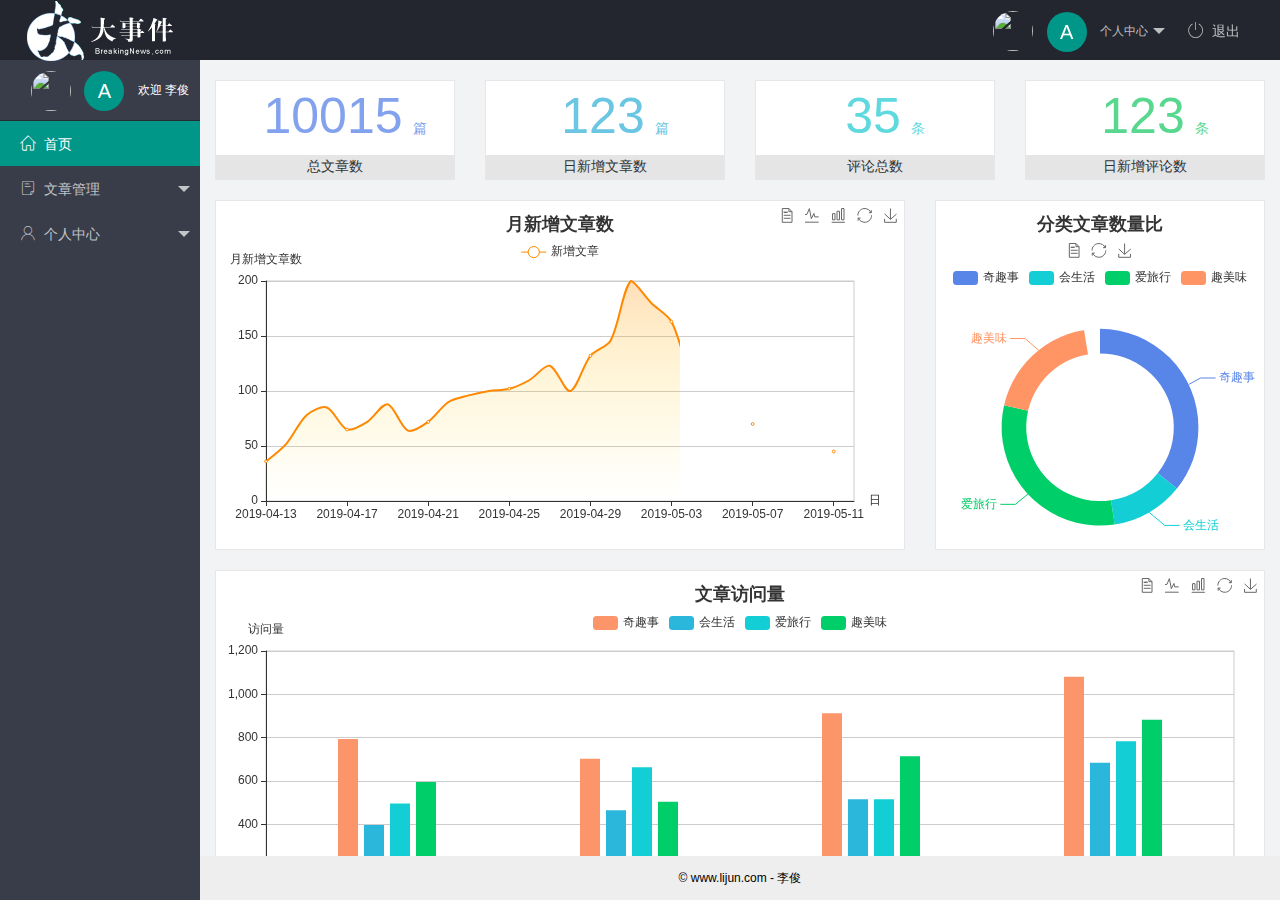
==== commit 34d76b8d: "完成个人中心功能的开发" ====
--- a/index.html
+++ b/index.html
@@ -25,9 +25,9 @@
               个人中心
             </a>
             <dl class="layui-nav-child">
-              <dd><a href="">基本资料</a></dd>
-              <dd><a href="">更换头像</a></dd>
-              <dd><a href="">重置密码</a></dd>
+              <dd><a href="./user/user_info.html" target="fm">基本资料</a></dd>
+              <dd><a href="./user/user_avatar.html" target="fm">更换头像</a></dd>
+              <dd><a href="./user/user_pwd.html" target="fm">重置密码</a></dd>
             </dl>
           </li>
           <li class="layui-nav-item">
@@ -78,17 +78,17 @@
               >
               <dl class="layui-nav-child">
                 <dd>
-                  <a href="javascript:;"
+                  <a href="./user/user_info.html" target="fm"
                     ><i class="layui-icon layui-icon-app"></i>基本资料</a
                   >
                 </dd>
                 <dd>
-                  <a href="javascript:;"
+                  <a href="./user/user_avatar.html" target="fm"
                     ><i class="layui-icon layui-icon-app"></i>更换头像</a
                   >
                 </dd>
                 <dd>
-                  <a href="javascript:;"
+                  <a href="./user/user_pwd.html" target="fm"
                     ><i class="layui-icon layui-icon-app"></i>重置密码</a
                   >
                 </dd>
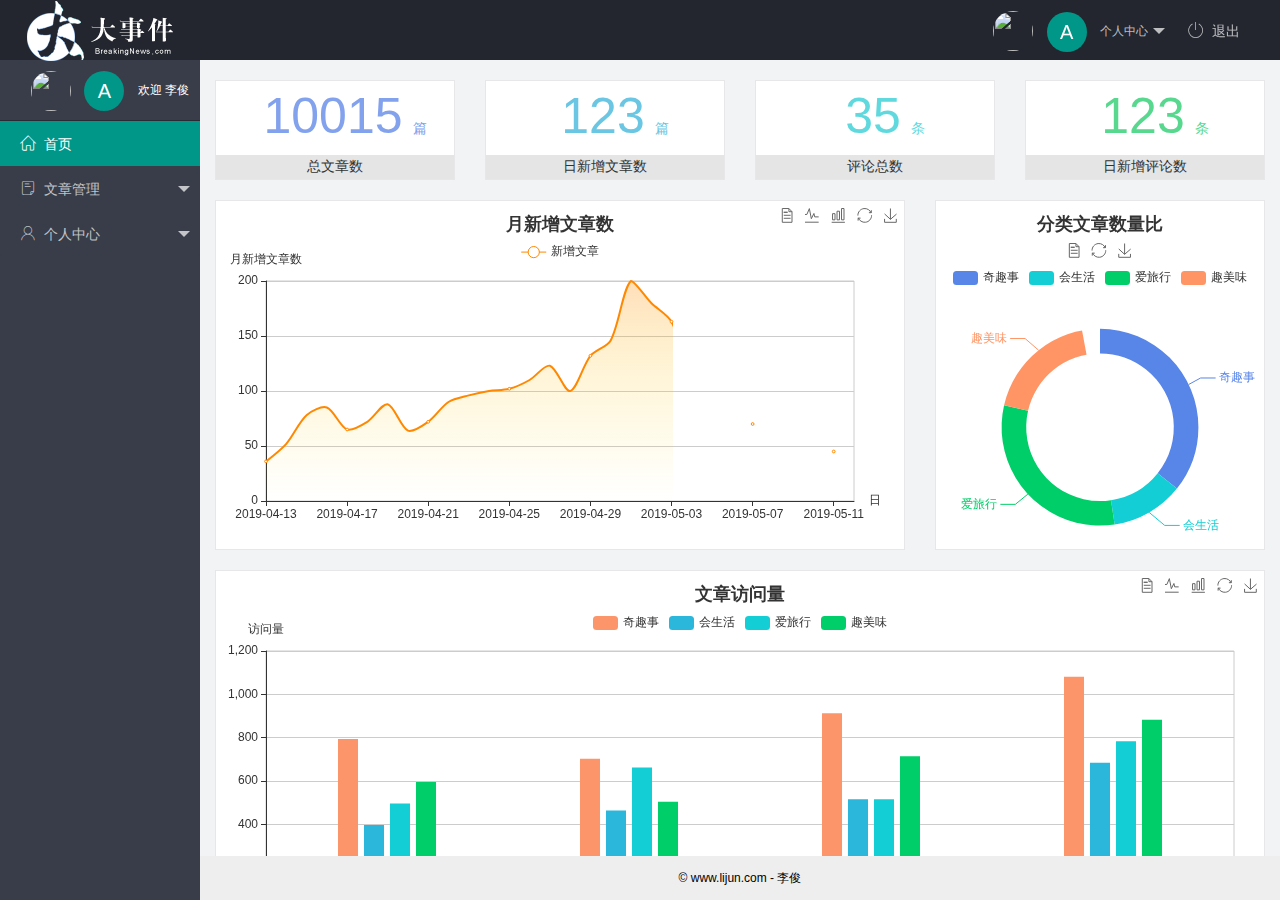
==== commit 5f1c73e2: "'完成文章管理相关功能的开发'" ====
--- a/index.html
+++ b/index.html
@@ -56,17 +56,17 @@
               >
               <dl class="layui-nav-child">
                 <dd>
-                  <a href="javascript:;"
+                  <a href="./article/art_cate.html" target="fm"
                     ><i class="layui-icon layui-icon-app"></i>文章类别</a
                   >
                 </dd>
                 <dd>
-                  <a href="javascript:;"
+                  <a href="./article/art_list.html" target="fm"
                     ><i class="layui-icon layui-icon-app"></i>文章列表</a
                   >
                 </dd>
                 <dd>
-                  <a href="javascript:;"
+                  <a href="./article/art_pub.html" target="fm"
                     ><i class="layui-icon layui-icon-app"></i>发布文章</a
                   >
                 </dd>
